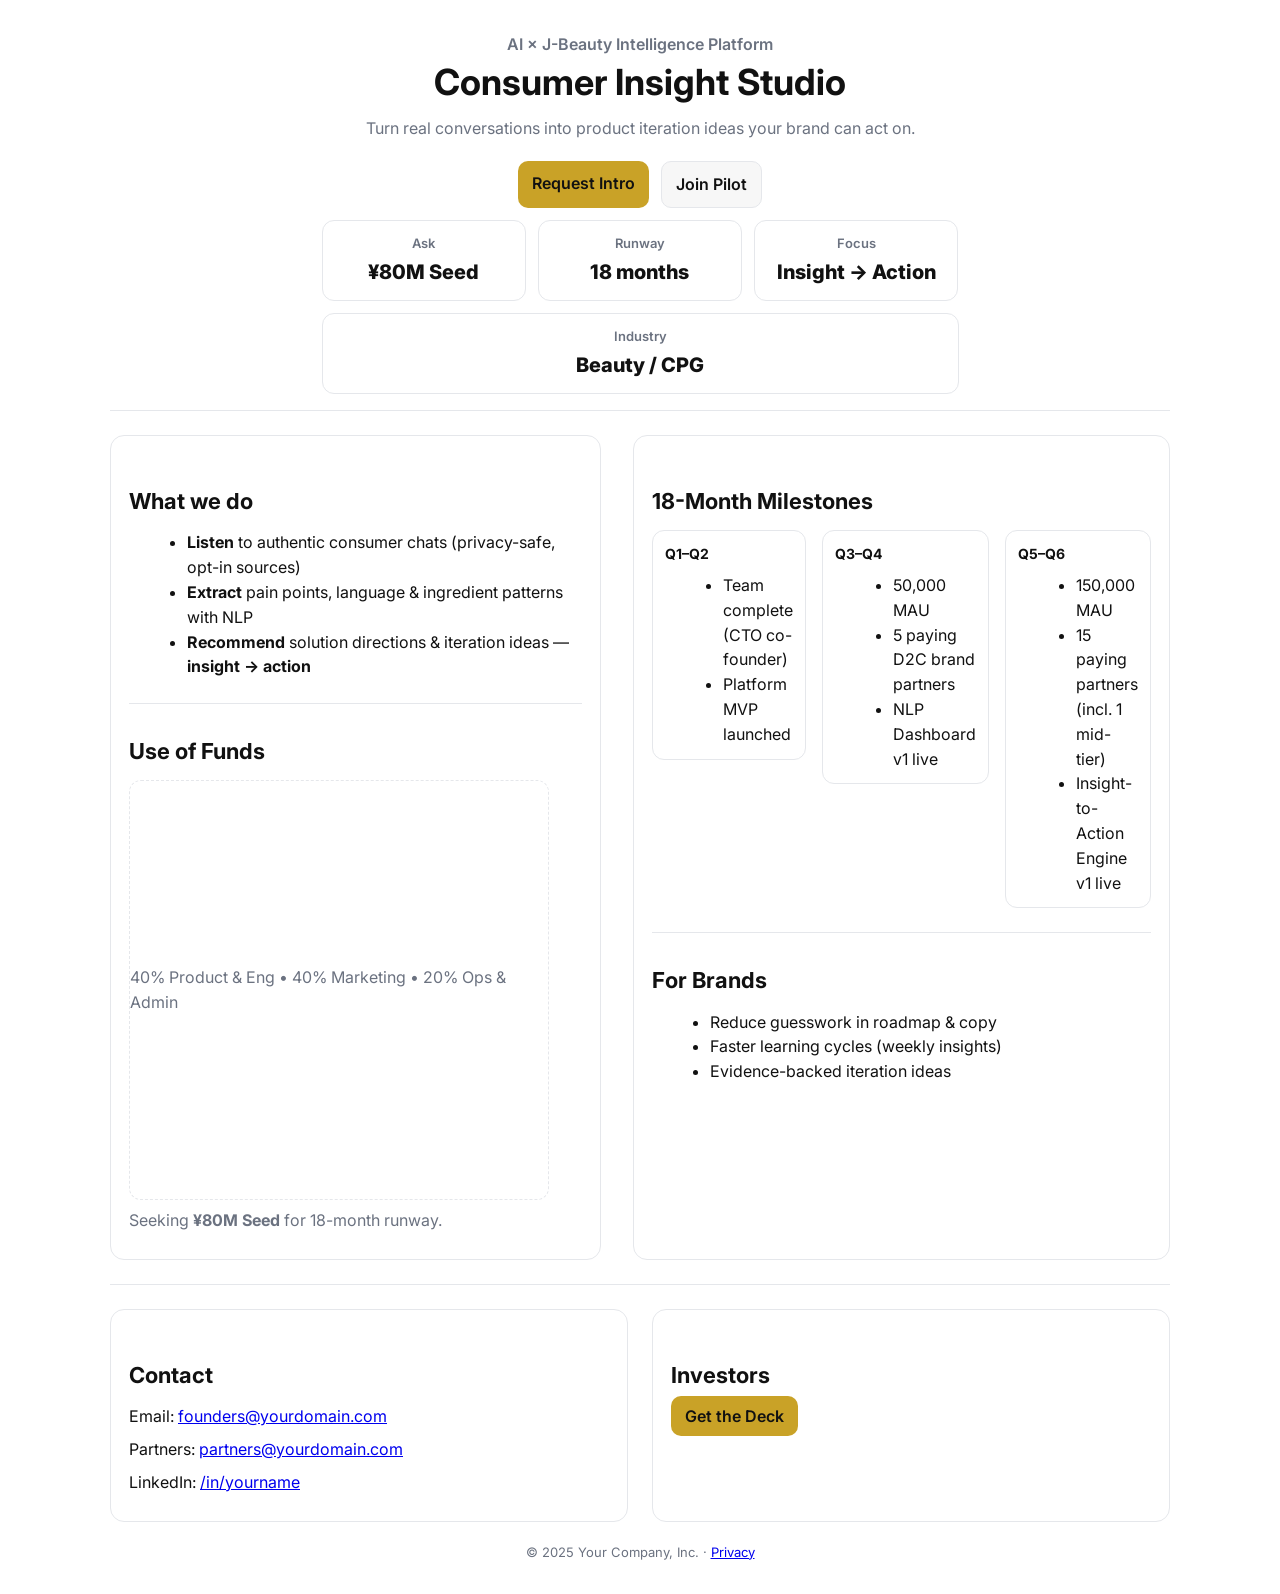
==== index.html @ e042ec8e "Rename website.html to index.html" ====
<!doctype html>
<html lang="en">
<head>
<meta charset="utf-8">
<meta name="viewport" content="width=device-width,initial-scale=1">
<title>Consumer Insight Studio — AI × J-Beauty</title>
<meta name="description" content="AI consumer insight platform for J-Beauty brands—turn real conversations into iteration ideas and actions.">
<link rel="preconnect" href="https://fonts.googleapis.com">
<link href="https://fonts.googleapis.com/css2?family=Inter:wght@400;600;800&display=swap" rel="stylesheet">
<style>
:root{
  --bg:#ffffff; --text:#111111; --muted:#6B7280; --line:#E5E7EB; --gold:#C9A227;
}
*{box-sizing:border-box} body{margin:0;background:var(--bg);color:var(--text);font:16px/1.55 Inter,system-ui,-apple-system,Segoe UI,Roboto,Helvetica,Arial}
.wrap{max-width:1100px;margin:0 auto;padding:32px 20px}
h1{font-size:36px;line-height:1.1;margin:6px 0 6px}
h2{font-size:22px;margin:30px 0 12px}
p{margin:8px 0;color:var(--text)}
.muted{color:var(--muted)}
.top{display:flex;flex-direction:column;align-items:center;text-align:center;border-bottom:1px solid var(--line);padding-bottom:16px}
.ctas{display:flex;gap:12px;margin-top:12px;flex-wrap:wrap}
.btn{padding:10px 14px;border-radius:10px;border:1px solid var(--line);background:#f7f7f7;color:var(--text);text-decoration:none;font-weight:600}
.btn.gold{background:var(--gold);color:#111;border:none}
.grid{display:grid;grid-template-columns:1.1fr .9fr;gap:32px;margin-top:24px}
.card{border:1px solid var(--line);border-radius:14px;padding:18px}
.kpi{display:flex;gap:12px;flex-wrap:wrap;margin-top:12px}
.kpi .item{flex:1 1 200px;border:1px solid var(--line);border-radius:12px;padding:12px}
.kpi .item h3{margin:0 0 4px;font-size:13px;color:var(--muted);font-weight:600}
.kpi .item .v{font-size:20px;font-weight:800}
.seprow{display:grid;grid-template-columns:1fr 1fr;gap:24px}
ul{margin:8px 0 0 18px}
hr{border:none;border-top:1px solid var(--line);margin:24px 0}
.timeline{display:flex;gap:16px;align-items:flex-start;margin-top:8px}
.node{flex:1;border:1px solid var(--line);border-radius:12px;padding:12px}
.node h4{margin:0 0 6px;font-size:14px;color:#111}
.pie{width:100%;max-width:420px;aspect-ratio:1;border:1px dashed var(--line);border-radius:12px;display:flex;align-items:center;justify-content:center;color:var(--muted)}
.footer{font-size:13px;color:var(--muted);text-align:center;margin:20px 0 0}
@media (max-width:960px){.grid,.seprow{grid-template-columns:1fr}}
</style>
</head>
<body>
  <div class="wrap">
    <div class="top">
      <div class="muted" style="font-weight:600;">AI × J-Beauty Intelligence Platform</div>
      <h1>Consumer Insight Studio</h1>
      <p class="muted">Turn real conversations into product iteration ideas your brand can act on.</p>
      <div class="ctas">
        <a class="btn gold" href="mailto:founders@yourdomain.com?subject=Intro">Request Intro</a>
        <a class="btn" href="#investors">Join Pilot</a>
      </div>
      <div class="kpi">
        <div class="item"><h3>Ask</h3><div class="v">¥80M Seed</div></div>
        <div class="item"><h3>Runway</h3><div class="v">18 months</div></div>
        <div class="item"><h3>Focus</h3><div class="v">Insight → Action</div></div>
        <div class="item"><h3>Industry</h3><div class="v">Beauty / CPG</div></div>
      </div>
    </div>

    <div class="grid">
      <div class="card">
        <h2>What we do</h2>
        <ul>
          <li><b>Listen</b> to authentic consumer chats (privacy-safe, opt-in sources)</li>
          <li><b>Extract</b> pain points, language & ingredient patterns with NLP</li>
          <li><b>Recommend</b> solution directions & iteration ideas — <b>insight → action</b></li>
        </ul>
        <hr>
        <h2 id="investors">Use of Funds</h2>
        <div class="pie">40% Product & Eng • 40% Marketing • 20% Ops & Admin</div>
        <p class="muted" style="margin-top:8px">Seeking <b>¥80M Seed</b> for 18-month runway.</p>
      </div>

      <div class="card">
        <h2>18-Month Milestones</h2>
        <div class="timeline">
          <div class="node">
            <h4>Q1–Q2</h4>
            <ul>
              <li>Team complete (CTO co-founder)</li>
              <li>Platform MVP launched</li>
            </ul>
          </div>
          <div class="node">
            <h4>Q3–Q4</h4>
            <ul>
              <li>50,000 MAU</li>
              <li>5 paying D2C brand partners</li>
              <li>NLP Dashboard v1 live</li>
            </ul>
          </div>
          <div class="node">
            <h4>Q5–Q6</h4>
            <ul>
              <li>150,000 MAU</li>
              <li>15 paying partners (incl. 1 mid-tier)</li>
              <li>Insight-to-Action Engine v1 live</li>
            </ul>
          </div>
        </div>
        <hr>
        <h2>For Brands</h2>
        <ul>
          <li>Reduce guesswork in roadmap & copy</li>
          <li>Faster learning cycles (weekly insights)</li>
          <li>Evidence-backed iteration ideas</li>
        </ul>
      </div>
    </div>

    <hr>
    <div class="seprow">
      <div class="card">
        <h2>Contact</h2>
        <p>Email: <a href="mailto:founders@yourdomain.com">founders@yourdomain.com</a></p>
        <p>Partners: <a href="mailto:partners@yourdomain.com">partners@yourdomain.com</a></p>
        <p>LinkedIn: <a href="#">/in/yourname</a></p>
      </div>
      <div class="card">
        <h2>Investors</h2>
        <p><a class="btn gold" href="#">Get the Deck</a></p>
      </div>
    </div>

    <div class="footer">© 2025 Your Company, Inc. · <a href="#">Privacy</a></div>
  </div>
</body>
</html>
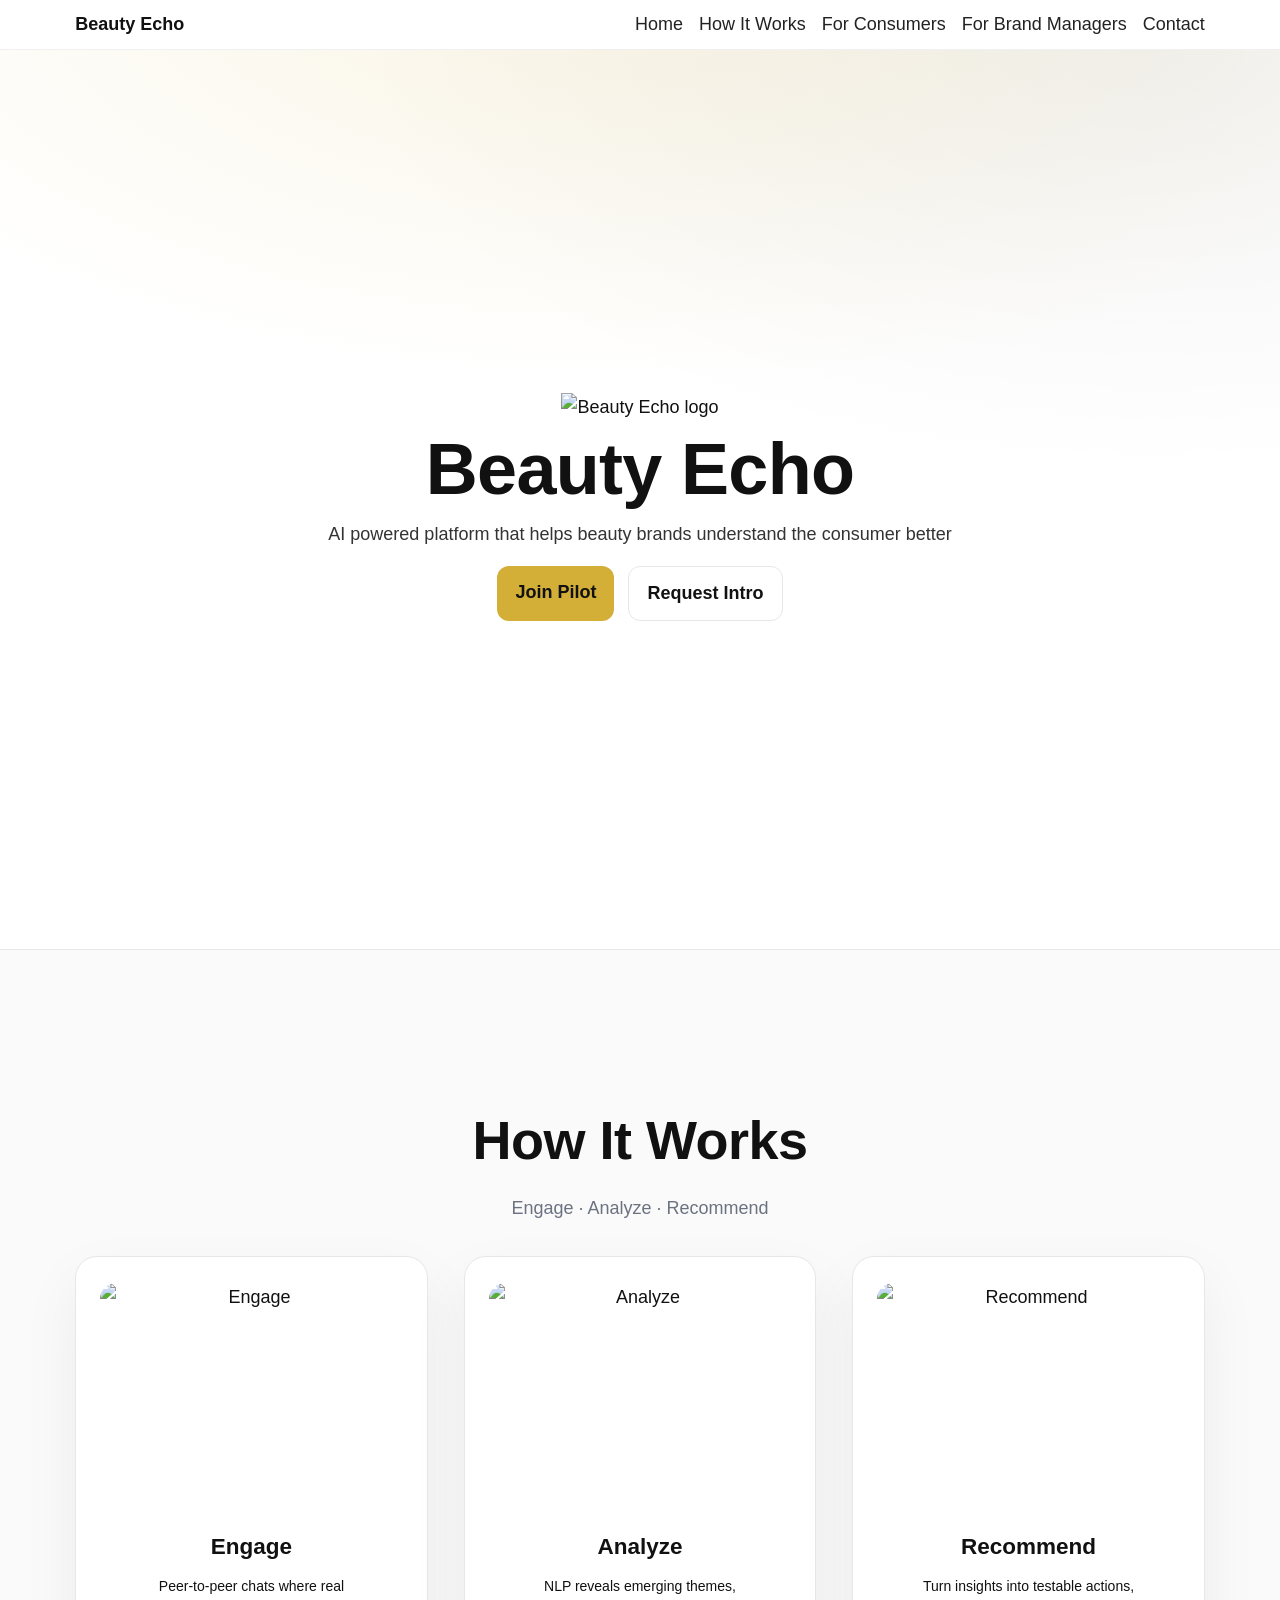
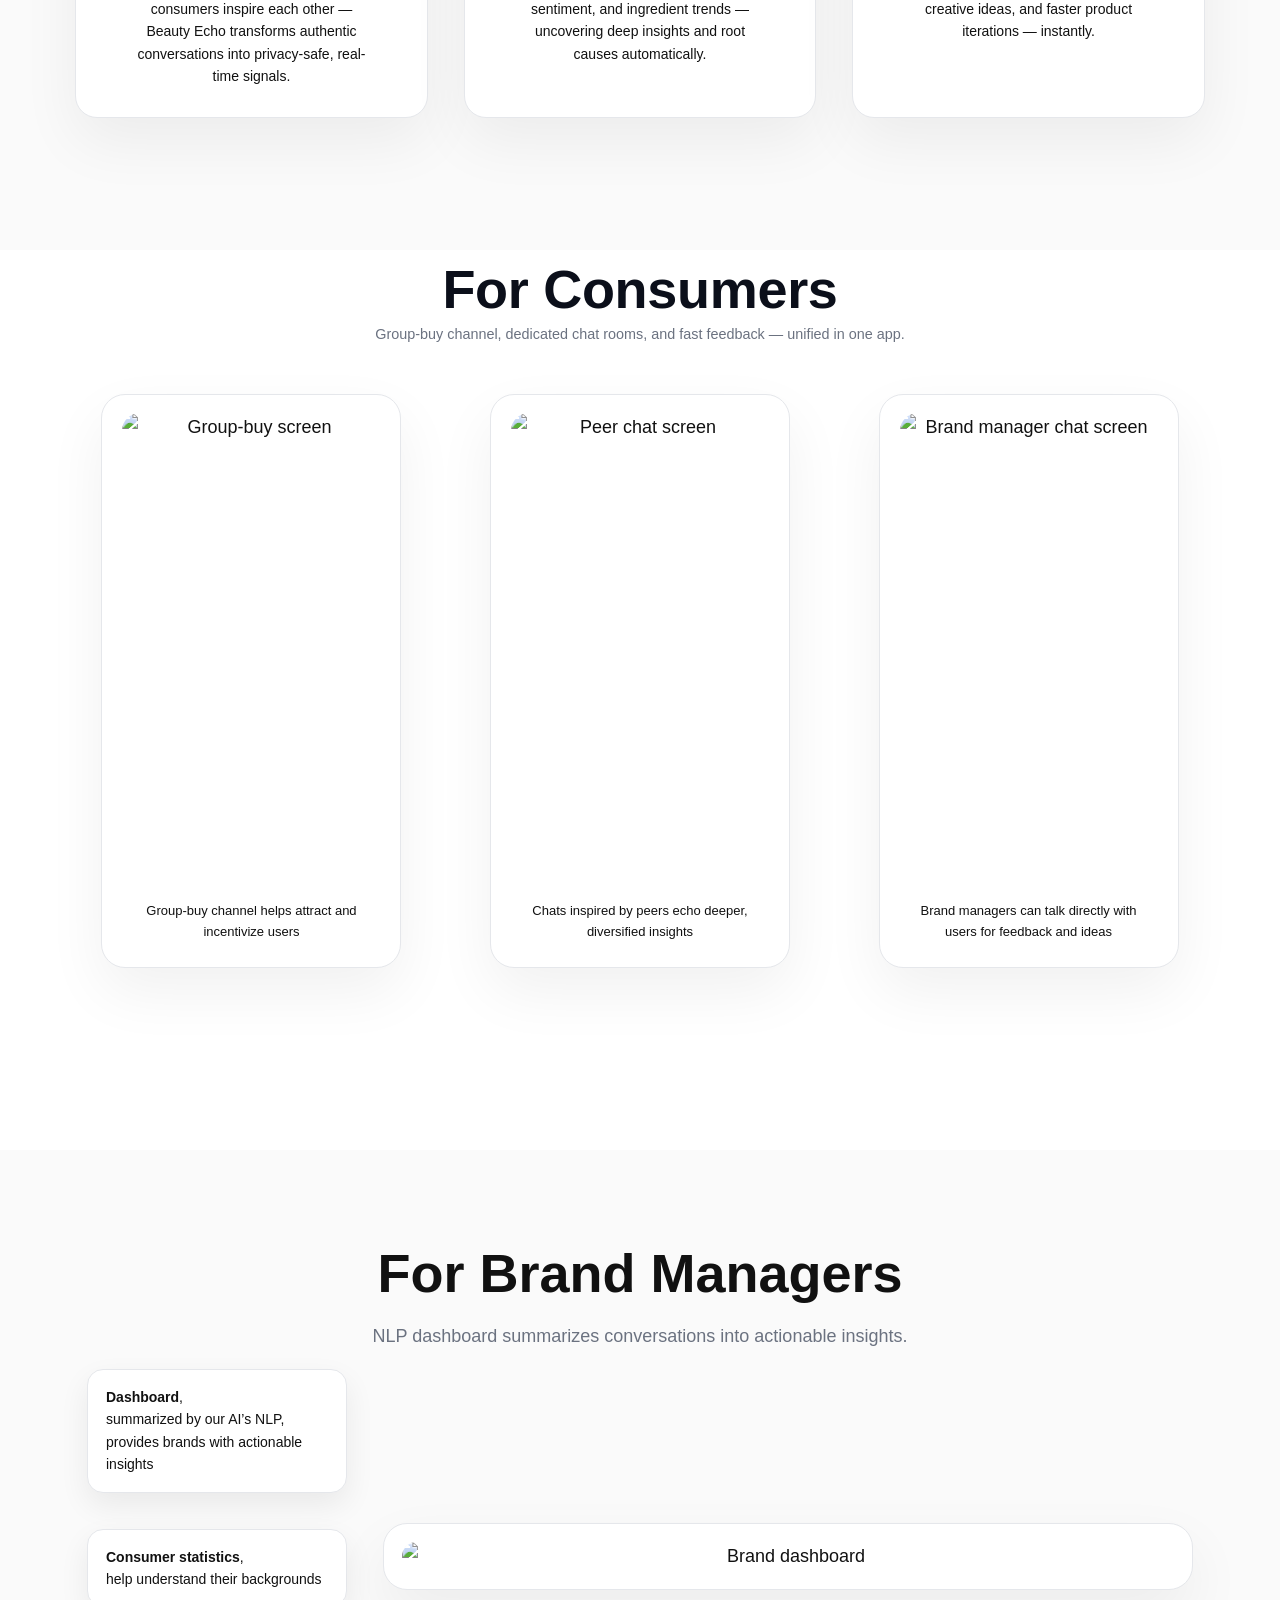
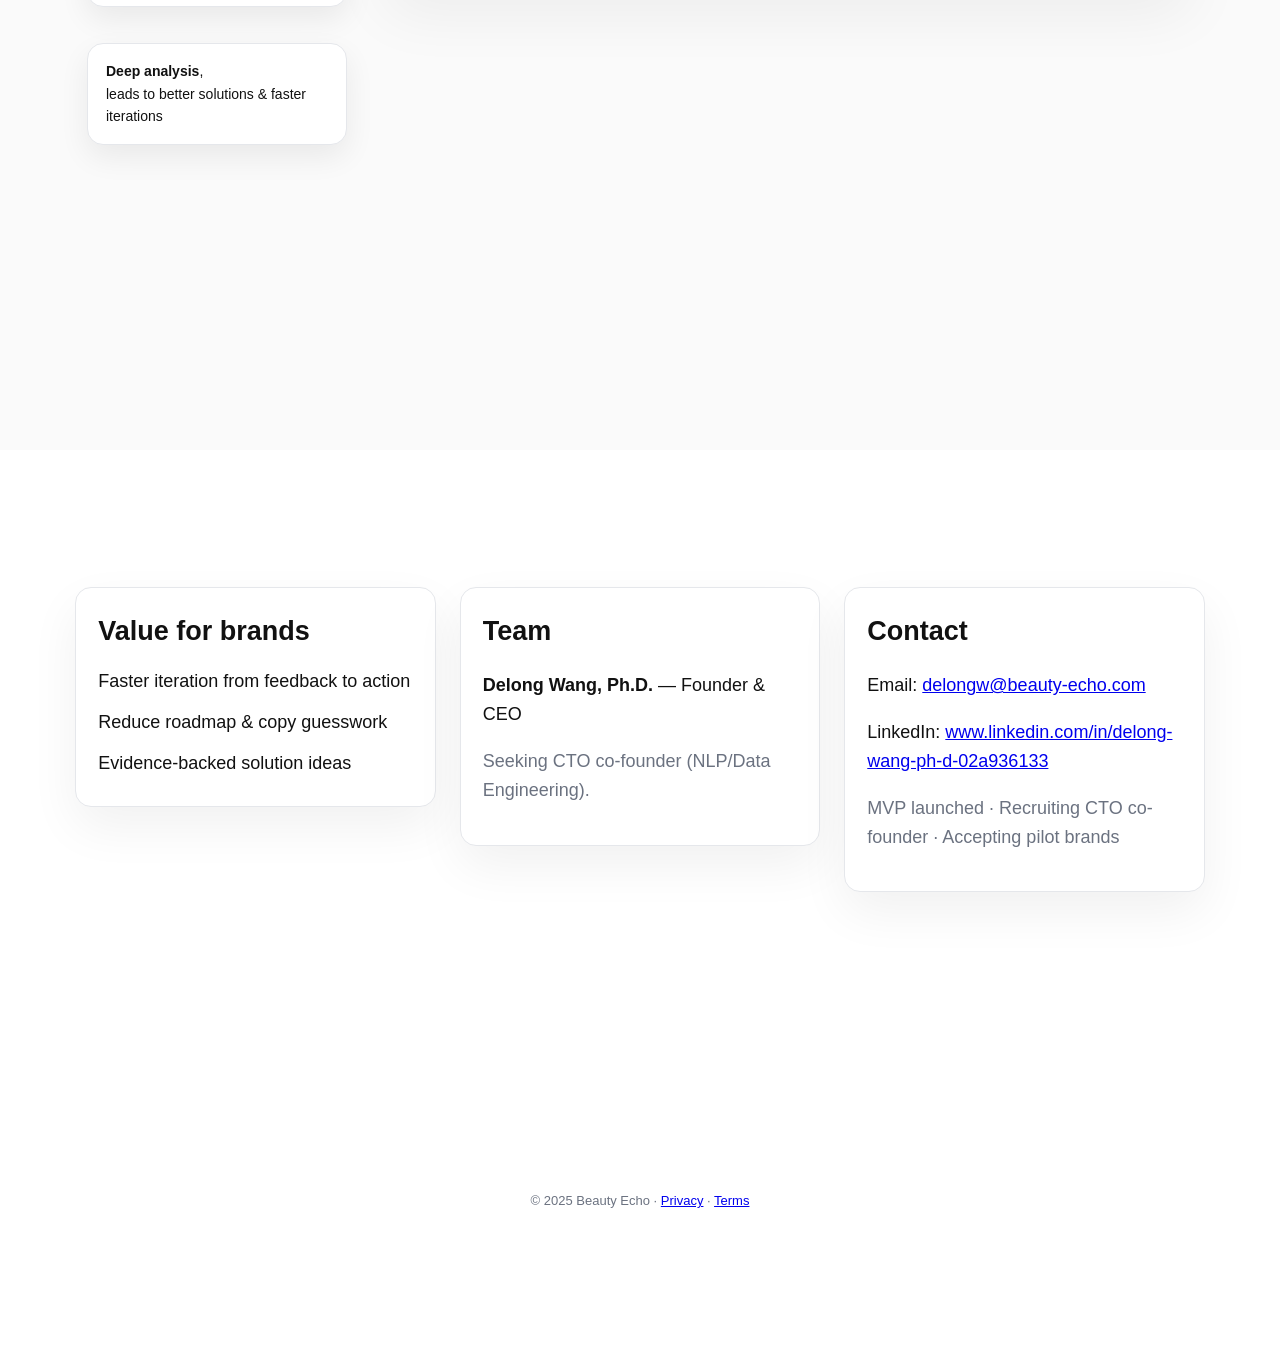
==== commit ab8fef33: "promote: staging build to production" ====
--- a/index.html
+++ b/index.html
@@ -1,127 +1,168 @@
 <!doctype html>
 <html lang="en">
 <head>
-<meta charset="utf-8">
-<meta name="viewport" content="width=device-width,initial-scale=1">
-<title>Consumer Insight Studio — AI × J-Beauty</title>
-<meta name="description" content="AI consumer insight platform for J-Beauty brands—turn real conversations into iteration ideas and actions.">
-<link rel="preconnect" href="https://fonts.googleapis.com">
-<link href="https://fonts.googleapis.com/css2?family=Inter:wght@400;600;800&display=swap" rel="stylesheet">
-<style>
-:root{
-  --bg:#ffffff; --text:#111111; --muted:#6B7280; --line:#E5E7EB; --gold:#C9A227;
-}
-*{box-sizing:border-box} body{margin:0;background:var(--bg);color:var(--text);font:16px/1.55 Inter,system-ui,-apple-system,Segoe UI,Roboto,Helvetica,Arial}
-.wrap{max-width:1100px;margin:0 auto;padding:32px 20px}
-h1{font-size:36px;line-height:1.1;margin:6px 0 6px}
-h2{font-size:22px;margin:30px 0 12px}
-p{margin:8px 0;color:var(--text)}
-.muted{color:var(--muted)}
-.top{display:flex;flex-direction:column;align-items:center;text-align:center;border-bottom:1px solid var(--line);padding-bottom:16px}
-.ctas{display:flex;gap:12px;margin-top:12px;flex-wrap:wrap}
-.btn{padding:10px 14px;border-radius:10px;border:1px solid var(--line);background:#f7f7f7;color:var(--text);text-decoration:none;font-weight:600}
-.btn.gold{background:var(--gold);color:#111;border:none}
-.grid{display:grid;grid-template-columns:1.1fr .9fr;gap:32px;margin-top:24px}
-.card{border:1px solid var(--line);border-radius:14px;padding:18px}
-.kpi{display:flex;gap:12px;flex-wrap:wrap;margin-top:12px}
-.kpi .item{flex:1 1 200px;border:1px solid var(--line);border-radius:12px;padding:12px}
-.kpi .item h3{margin:0 0 4px;font-size:13px;color:var(--muted);font-weight:600}
-.kpi .item .v{font-size:20px;font-weight:800}
-.seprow{display:grid;grid-template-columns:1fr 1fr;gap:24px}
-ul{margin:8px 0 0 18px}
-hr{border:none;border-top:1px solid var(--line);margin:24px 0}
-.timeline{display:flex;gap:16px;align-items:flex-start;margin-top:8px}
-.node{flex:1;border:1px solid var(--line);border-radius:12px;padding:12px}
-.node h4{margin:0 0 6px;font-size:14px;color:#111}
-.pie{width:100%;max-width:420px;aspect-ratio:1;border:1px dashed var(--line);border-radius:12px;display:flex;align-items:center;justify-content:center;color:var(--muted)}
-.footer{font-size:13px;color:var(--muted);text-align:center;margin:20px 0 0}
-@media (max-width:960px){.grid,.seprow{grid-template-columns:1fr}}
-</style>
+  <meta charset="utf-8">
+  <meta name="viewport" content="width=device-width, initial-scale=1">
+  <title>Beauty Echo — AI Platform for Beauty Brands</title>
+  <meta name="description" content="AI powered platform that helps beauty brands understand consumers better.">
+  <link rel="stylesheet" href="style.responsive.css?v=2">
 </head>
 <body>
-  <div class="wrap">
-    <div class="top">
-      <div class="muted" style="font-weight:600;">AI × J-Beauty Intelligence Platform</div>
-      <h1>Consumer Insight Studio</h1>
-      <p class="muted">Turn real conversations into product iteration ideas your brand can act on.</p>
-      <div class="ctas">
-        <a class="btn gold" href="mailto:founders@yourdomain.com?subject=Intro">Request Intro</a>
-        <a class="btn" href="#investors">Join Pilot</a>
-      </div>
-      <div class="kpi">
-        <div class="item"><h3>Ask</h3><div class="v">¥80M Seed</div></div>
-        <div class="item"><h3>Runway</h3><div class="v">18 months</div></div>
-        <div class="item"><h3>Focus</h3><div class="v">Insight → Action</div></div>
-        <div class="item"><h3>Industry</h3><div class="v">Beauty / CPG</div></div>
+
+  <nav class="topnav" aria-label="Primary">
+    <div class="wrap">
+      <div class="logo">Beauty Echo</div>
+      <button class="nav-toggle" aria-label="Toggle navigation" aria-expanded="false">☰</button>
+      <div class="nav-links">
+        <a href="#hero">Home</a>
+        <a href="#how">How It Works</a>
+        <a href="#consumers">For Consumers</a>
+        <a href="#brand">For Brand Managers</a>
+        <a href="#final">Contact</a>
       </div>
     </div>
+  </nav>
 
-    <div class="grid">
-      <div class="card">
-        <h2>What we do</h2>
-        <ul>
-          <li><b>Listen</b> to authentic consumer chats (privacy-safe, opt-in sources)</li>
-          <li><b>Extract</b> pain points, language & ingredient patterns with NLP</li>
-          <li><b>Recommend</b> solution directions & iteration ideas — <b>insight → action</b></li>
-        </ul>
-        <hr>
-        <h2 id="investors">Use of Funds</h2>
-        <div class="pie">40% Product & Eng • 40% Marketing • 20% Ops & Admin</div>
-        <p class="muted" style="margin-top:8px">Seeking <b>¥80M Seed</b> for 18-month runway.</p>
+  <main class="snap-container">
+
+    <!-- 1) HERO -->
+    <section id="hero" class="snap-section hero">
+      <div class="wrap hero-content">
+        <div class="logo-wrap">
+          <img class="logo-mark" src="assets/logo.svg" alt="Beauty Echo logo" loading="lazy"
+               onerror="this.onerror=null;this.src='assets/logo.png'">
+        </div>
+
+        <h1 class="brand-title">Beauty Echo</h1>
+        <p class="brand-sub">
+          AI powered platform that helps beauty brands understand the consumer better
+        </p>
+        <div class="ctas">
+          <a href="#final" class="btn primary">Join Pilot</a>
+          <a href="#final" class="btn ghost">Request Intro</a>
+        </div>
       </div>
 
-      <div class="card">
-        <h2>18-Month Milestones</h2>
-        <div class="timeline">
-          <div class="node">
-            <h4>Q1–Q2</h4>
-            <ul>
-              <li>Team complete (CTO co-founder)</li>
-              <li>Platform MVP launched</li>
-            </ul>
+      <div class="hero-image-overlay" aria-hidden="true"></div>
+    </section>
+
+    <!-- 2) HOW IT WORKS -->
+    <section id="how" class="snap-section how">
+      <div class="wrap">
+        <h1 class="section-title">How It Works</h1>
+        <p class="section-kicker muted">Engage · Analyze · Recommend</p>
+
+        <div class="how-grid">
+          <div class="how-card">
+            <img src="assets/how-listen.jpg" alt="Engage" class="how-img" loading="lazy">
+            <h2>Engage</h2>
+            <p class="desc">Peer-to-peer chats where real consumers inspire each other — Beauty Echo transforms authentic conversations into privacy-safe, real-time signals.</p>
           </div>
-          <div class="node">
-            <h4>Q3–Q4</h4>
-            <ul>
-              <li>50,000 MAU</li>
-              <li>5 paying D2C brand partners</li>
-              <li>NLP Dashboard v1 live</li>
-            </ul>
+
+          <div class="how-card">
+            <img src="assets/how-analyze.png" alt="Analyze" class="how-img" loading="lazy">
+            <h2>Analyze</h2>
+            <p class="desc">NLP reveals emerging themes, sentiment, and ingredient trends — uncovering deep insights and root causes automatically.</p>
           </div>
-          <div class="node">
-            <h4>Q5–Q6</h4>
-            <ul>
-              <li>150,000 MAU</li>
-              <li>15 paying partners (incl. 1 mid-tier)</li>
-              <li>Insight-to-Action Engine v1 live</li>
-            </ul>
+
+          <div class="how-card">
+            <img src="assets/how-recommend.png" alt="Recommend" class="how-img" loading="lazy">
+            <h2>Recommend</h2>
+            <p class="desc">Turn insights into testable actions, creative ideas, and faster product iterations — instantly.</p>
           </div>
         </div>
-        <hr>
-        <h2>For Brands</h2>
-        <ul>
-          <li>Reduce guesswork in roadmap & copy</li>
-          <li>Faster learning cycles (weekly insights)</li>
-          <li>Evidence-backed iteration ideas</li>
-        </ul>
       </div>
-    </div>
+    </section>
 
-    <hr>
-    <div class="seprow">
-      <div class="card">
-        <h2>Contact</h2>
-        <p>Email: <a href="mailto:founders@yourdomain.com">founders@yourdomain.com</a></p>
-        <p>Partners: <a href="mailto:partners@yourdomain.com">partners@yourdomain.com</a></p>
-        <p>LinkedIn: <a href="#">/in/yourname</a></p>
+    <!-- 3) FOR CONSUMERS -->
+    <section id="consumers" class="snap-section consumers">
+      <div class="wrap">
+        <h2 class="section-title">For Consumers</h2>
+        <p class="section-kicker">
+          Group-buy channel, dedicated chat rooms, and fast feedback — unified in one app.
+        </p>
+
+        <div class="consumers-grid">
+          <figure class="phone-card">
+            <img class="phone-img" src="assets/iphone-1.png" alt="Group-buy screen" loading="lazy">
+            <figcaption>Group-buy channel helps attract and incentivize users</figcaption>
+          </figure>
+
+          <figure class="phone-card">
+            <img class="phone-img" src="assets/iphone-2.png" alt="Peer chat screen" loading="lazy">
+            <figcaption>Chats inspired by peers echo deeper, diversified insights</figcaption>
+          </figure>
+
+          <figure class="phone-card">
+            <img class="phone-img" src="assets/iphone-3.png" alt="Brand manager chat screen" loading="lazy">
+            <figcaption>Brand managers can talk directly with users for feedback and ideas</figcaption>
+          </figure>
+        </div>
       </div>
-      <div class="card">
-        <h2>Investors</h2>
-        <p><a class="btn gold" href="#">Get the Deck</a></p>
+    </section>
+
+    <!-- 4) BRAND MANAGERS -->
+    <section id="brand" class="snap-section brand">
+      <div class="wrap">
+        <header class="section-head">
+          <h2>For Brand Managers</h2>
+          <p class="muted">NLP dashboard summarizes conversations into actionable insights.</p>
+        </header>
+
+        <div class="brand-stage">
+          <div class="left-rail">
+            <div class="callout"><strong>Dashboard</strong>,<br>summarized by our AI’s NLP, provides brands with actionable insights</div>
+            <div class="callout"><strong>Consumer statistics</strong>,<br>help understand their backgrounds</div>
+            <div class="callout"><strong>Deep analysis</strong>,<br>leads to better solutions &amp; faster iterations</div>
+          </div>
+
+          <figure class="device laptop">
+            <img src="assets/macbook-mock.png" alt="Brand dashboard" loading="lazy">
+          </figure>
+        </div>
       </div>
-    </div>
+    </section>
 
-    <div class="footer">© 2025 Your Company, Inc. · <a href="#">Privacy</a></div>
-  </div>
+    <!-- 5) VALUE + TEAM + CONTACT -->
+    <section id="final" class="snap-section final">
+      <div class="wrap final-grid">
+        <div class="final-block">
+          <h2>Value for brands</h2>
+          <ul class="bullets">
+            <li>Faster iteration from feedback to action</li>
+            <li>Reduce roadmap & copy guesswork</li>
+            <li>Evidence-backed solution ideas</li>
+          </ul>
+        </div>
+        <div class="final-block">
+          <h2>Team</h2>
+          <p><strong>Delong Wang, Ph.D.</strong> — Founder &amp; CEO</p>
+          <p class="muted">Seeking CTO co-founder (NLP/Data Engineering).</p>
+        </div>
+        <div class="final-block">
+          <h2>Contact</h2>
+          <p>Email: <a href="mailto:delongw@beauty-echo.com">delongw@beauty-echo.com</a></p>
+          <p>LinkedIn: <a href="https://www.linkedin.com/in/delong-wang-ph-d-02a936133" target="_blank" rel="noopener">www.linkedin.com/in/delong-wang-ph-d-02a936133</a></p>
+          <p class="status muted">MVP launched · Recruiting CTO co-founder · Accepting pilot brands</p>
+        </div>
+      </div>
+      <footer class="foot">
+        © 2025 Beauty Echo · <a href="#">Privacy</a> · <a href="#">Terms</a>
+      </footer>
+    </section>
+
+  </main>
+
+  <script>
+    // Small, safe enhancement: collapse nav links behind a toggle under 860px
+    const toggle = document.querySelector('.nav-toggle');
+    const links = document.querySelector('.nav-links');
+    if (toggle && links) {
+      toggle.addEventListener('click', () => {
+        const open = links.classList.toggle('open');
+        toggle.setAttribute('aria-expanded', String(open));
+      });
+    }
+  </script>
 </body>
 </html>
--- a/style.responsive.css
+++ b/style.responsive.css
@@ -0,0 +1,413 @@
+/* ================== GLOBAL DESIGN SYSTEM (fluid + responsive) ================== */
+:root{
+  /* Brand + colors */
+  --accent:#D4AF37;
+  --bg:#ffffff; --text:#111; --muted:#6B7280; --line:#E5E7EB;
+
+  /* Fluid type scale using vmin so it preserves composition across aspect ratios */
+  --heroTitle: clamp(36px, 8vmin, 80px);
+  --heroSub:   clamp(14px, 2vmin, 22px);
+  --h2:        clamp(20px, 3vmin, 32px);
+  --body:      clamp(14px, 1.4vmin + 8px, 18px);
+
+  /* Layout */
+  --wrap: min(1280px, 92vw, 160vmin);
+  --padX: 24px;
+  --navH: 56px;
+
+  /* Devices / mocks */
+  --phoneW:  clamp(240px, 24vmin, 360px);
+  --laptopMax: min(1040px, 90vmin);
+
+  /* Sections */
+  --sectionPadTop: calc(var(--navH) + 24px);
+  --sectionPadBot: 64px;
+
+  /* Consumers */
+  --consTitleSize: clamp(32px, 6vmin, 56px);
+  --phoneCardW:  clamp(300px, 28vmin, 360px);
+  --phoneImgH:   clamp(320px, 52vmin, 560px);
+  --consGap:     clamp(20px, 4vmin, 60px);
+  --consPadY:    18px;
+
+  /* Brand section */
+  --calloutW: clamp(260px, 22vmin, 320px);
+  --brandStageGap: clamp(16px, 4vmin, 40px);
+}
+/* =============================================================================== */
+
+*{box-sizing:border-box}
+html{scroll-behavior:smooth; scroll-padding-top: var(--navH);}
+html,body{min-height:100%;}
+body{
+  margin:0; background:var(--bg); color:var(--text);
+  font:var(--body)/1.6 -apple-system, BlinkMacSystemFont, "SF Pro Text","SF Pro Display",
+       "Helvetica Neue","Segoe UI", Roboto, Helvetica, Arial, "Apple Color Emoji","Segoe UI Emoji";
+  -webkit-font-smoothing:antialiased; text-rendering:optimizeLegibility;
+}
+
+/* ================================ TOP NAV ==================================== */
+.topnav{
+  position:sticky; top:0; left:0; right:0; z-index:100;
+  backdrop-filter:saturate(180%) blur(8px);
+  background:rgba(255,255,255,0.7);
+  border-bottom:1px solid rgba(0,0,0,.06);
+}
+.topnav .wrap{display:flex; align-items:center; justify-content:space-between; padding:10px var(--padX); max-width:var(--wrap); margin:0 auto;}
+.logo{font-weight:700}
+.nav-links{display:flex; align-items:center; gap:16px}
+.nav-links a{color:#222; text-decoration:none;}
+.nav-links a:hover{opacity:.7}
+.nav-toggle{display:none; border:1px solid var(--line); background:#fff; border-radius:8px; padding:6px 10px; font-size:16px;}
+
+/* Mobile nav */
+@media (max-width: 860px){
+  .nav-toggle{display:block}
+  .nav-links{display:none; position:absolute; right:24px; top:calc(100% + 8px); background:#fff; border:1px solid var(--line); border-radius:12px; padding:12px; box-shadow:0 16px 40px rgba(0,0,0,.08); flex-direction:column; min-width: 200px;}
+  .nav-links.open{display:flex}
+}
+
+/* ============================ SCROLL / SECTION LAYOUT ======================== */
+/* Force one-screen paging */
+.snap-container{
+  scroll-snap-type: y mandatory;      /* no partial snaps */
+}
+
+/* Each section fills the viewport exactly */
+.snap-section{
+  height: 100dvh;                     /* exact dynamic viewport height */
+  display: grid;                      /* easy centering */
+  place-items: center;
+  position: relative;
+  scroll-snap-align: start;
+  padding: 0;                         /* move padding to the inner wrap so height stays exact */
+  overflow: clip;                     /* prevents previous/next content bleeding */
+}
+
+/* Allow How It Works to exceed viewport height on shorter displays */
+#how.snap-section{
+  height: auto;           /* grow if content is taller */
+  min-height: 100dvh;     /* but still at least one screen */
+  overflow: visible;      /* prevent clipping of cards */
+}
+
+/* Apply the vertical breathing space to the inner wrap instead of the section */
+.snap-section > .wrap{
+  width: 100%;
+  padding: var(--sectionPadTop) var(--padX) var(--sectionPadBot);
+  max-width: var(--wrap);
+  margin: 0 auto;
+}
+
+.wrap{max-width:var(--wrap); margin:0 auto;}
+
+/* ================================ TYPOGRAPHY ================================= */
+h1,h2{margin:0 0 8px} h2{font-size:var(--h2)}
+.muted{color:var(--muted)}
+
+/* =================================== HERO ==================================== */
+.hero{
+  overflow: clip;
+  border-bottom:1px solid var(--line);
+  background:
+    radial-gradient(900px 420px at 50% -10%, rgba(212,175,55,0.14), transparent),
+    radial-gradient(800px 420px at 90% 0%, rgba(0,0,0,0.05), transparent);
+}
+.hero-content{
+  position: relative;
+  z-index: 1;
+  text-align:center;
+}
+.logo-wrap{margin-bottom:10px}
+.logo-mark{height: clamp(100px, 16vmin, 160px); width:auto}
+.brand-title{font-size:var(--heroTitle); line-height:1.05; letter-spacing:-0.7px; margin:8px 0 12px}
+.brand-sub{font-size:var(--heroSub); color:#333; max-width:820px; margin:0 auto 18px}
+.ctas{display:flex; gap:14px; justify-content:center; flex-wrap:wrap}
+.btn{display:inline-block; padding:12px 18px; border-radius:12px; text-decoration:none; font-weight:600}
+.btn.primary{background:var(--accent); color:#111}
+.btn.ghost{border:1px solid var(--line); color:#111; background:#fff}
+
+.hero-image-overlay{
+  position:absolute;
+  inset:0;
+  z-index:0;
+  pointer-events:none;
+  background-image: url('assets/hero-bg.png');
+  background-size: cover;
+  background-position: 70% 40%;
+  background-repeat:no-repeat;
+  opacity:0.8;
+}
+
+/* ============================ HOW IT WORKS =================================== */
+.how{ background:#fafafa; }
+.how .section-title{
+  text-align:center;
+  font-size: var(--consTitleSize);
+  font-weight:800;
+  letter-spacing:-0.5px;
+  margin:0 0 10px;
+  color:var(--text);
+}
+.how .section-kicker{
+  text-align:center;
+  font-size: clamp(15px, 2vmin, 18px);
+  color:var(--muted);
+  margin:0 0 34px;
+}
+
+/* 3-card grid */
+.how .how-grid{
+  display:grid;
+  grid-template-columns:repeat(3, minmax(0, 1fr));
+  gap:clamp(18px, 4vmin, 42px);
+  width:100%;
+  align-items:stretch;
+}
+.how .how-card{
+  display:flex; flex-direction:column; align-items:center; text-align:center;
+  background:#fff; border:1px solid var(--line); border-radius:22px;
+  box-shadow:0 24px 60px rgba(0,0,0,.06); padding:26px 24px 30px;
+}
+.how .how-card .how-img{
+  width:100%; height:clamp(200px, 26vmin, 260px);
+  object-fit:cover; border-radius:16px; margin:0;
+}
+.how .how-card h2{ font-size: clamp(22px, 2.5vmin, 32px); font-weight:800; color:#111; margin:12px 0 10px; }
+.how .how-card .desc{ font-size: clamp(14px, 1.4vmin, 16px); color:#111; line-height:1.6; max-width:80%; margin:0 auto; }
+
+@media (max-width:1100px){
+  .how .how-grid{ grid-template-columns:1fr; }
+}
+
+/* ============================== FOR CONSUMERS ================================ */
+#consumers.snap-section{ align-items: flex-start; }
+#consumers .wrap{ padding: 10px 0; }
+
+#consumers .section-title{
+  font-size: var(--consTitleSize);
+  line-height: 1.1;
+  text-align: center;
+  font-weight: 800;
+  margin: 0 0 4px;
+  letter-spacing: -0.3px;
+  color: #0b0f1a;
+}
+#consumers .section-kicker{
+  text-align: center;
+  margin: 0 0 20px;
+  font-size: clamp(14px, 1.6vmin, 17px);
+  color: var(--muted);
+}
+
+.consumers-grid{
+  display: grid;
+  grid-template-columns: repeat(3, minmax(0, 1fr));
+  gap: var(--consGap);
+  max-width: min(1320px, 100%);
+  margin: 0 auto;
+  justify-items: center;
+  align-items: start;
+  padding: 10px var(--padX);
+}
+.phone-card{
+  width: 100%;
+  max-width: var(--phoneCardW);
+  background:#fff;
+  border:1px solid var(--line);
+  border-radius:24px;
+  box-shadow:0 24px 60px rgba(0,0,0,.06);
+  padding: var(--consPadY) 20px;
+  text-align:center;
+  display:flex; flex-direction:column; align-items:center;
+  min-height: calc(var(--phoneImgH) + 72px);
+}
+.phone-img{
+  width: 100%;
+  height: var(--phoneImgH);
+  object-fit: contain;
+  border-radius: 18px;
+  margin-bottom: 14px;
+}
+.phone-card figcaption{
+  font-size: clamp(13px, 1.2vmin, 15px);
+  color: #111;
+  line-height: 1.6;
+  margin: 6px auto 0;
+  max-width: 92%;
+  min-height: 48px;
+}
+@media (max-width: 1200px){
+  .consumers-grid{ grid-template-columns: repeat(2, 1fr); }
+}
+@media (max-width: 760px){
+  .consumers-grid{ grid-template-columns: 1fr; }
+}
+
+/* ============================== BRAND MANAGERS =============================== */
+#brand.snap-section{ align-items:flex-start; }
+.brand { background:#fafafa; text-align:center; }
+.brand .wrap{ max-width: min(1340px, 96vw); }
+.brand .section-head h2{ font-size: clamp(32px, 6vmin, 56px); font-weight:800; margin:0 0 6px; color:var(--text); }
+.brand .section-head p{ font-size: clamp(14px, 2vmin, 18px); color:var(--muted); margin:0 0 18px; }
+
+.brand-stage{
+  display:flex; align-items:center; justify-content:center;
+  gap: var(--brandStageGap);
+  max-width: 100%;
+  margin: 0 auto;
+  flex-wrap: wrap;
+}
+.left-rail{
+  display:flex; flex-direction:column; gap:clamp(16px, 4vmin, 56px);
+  width:100%; max-width:var(--calloutW);
+  text-align:left;
+}
+.left-rail .callout{
+  background:#fff; border:1px solid var(--line); border-radius:16px;
+  box-shadow:0 12px 30px rgba(0,0,0,.07);
+  padding:16px 18px; font-size:clamp(14px, 1.4vmin, 15px); line-height:1.6; color:#111;
+}
+
+.brand .device.laptop{
+  flex:1 1 600px;
+  width: 100%;
+  max-width: var(--laptopMax);
+  margin: 0;
+  background:#fff;
+  border:1px solid var(--line);
+  border-radius:24px;
+  box-shadow:0 24px 60px rgba(0,0,0,.06);
+  padding: clamp(12px, 2vmin, 20px);
+}
+.brand .device.laptop img{
+  width:100%; height:auto; display:block; border-radius:18px; object-fit:contain;
+}
+
+@media (max-width: 980px){
+  .brand-stage{ flex-direction:column; gap:24px; max-width: 92vw; }
+  .left-rail{ max-width:520px; width:100%; text-align:center; }
+  .left-rail .callout{ text-align:center; }
+}
+
+/* ================================== FINAL ==================================== */
+.final .final-grid{
+  display:grid; grid-template-columns: repeat(3, minmax(0, 1fr));
+  gap:24px; align-items:start; padding: 0 var(--padX);
+}
+.final .final-block{
+  border:1px solid var(--line); border-radius:16px; background:#fff; padding:22px;
+  box-shadow:0 20px 50px rgba(0,0,0,.06)
+}
+.bullets{list-style:none; padding:0; margin:8px 0 0}
+.bullets li{padding:6px 0}
+.status{margin-top:10px}
+.foot{ text-align:center; color:var(--muted); font-size:13px; margin-top: 24px; }
+
+@media (max-width:900px){
+  .how .how-grid{grid-template-columns:1fr}
+  .final .final-grid{grid-template-columns:1fr}
+}
+
+/* ============================ ACCESSIBILITY / SAFETY ========================= */
+/* Respect reduced motion */
+@media (prefers-reduced-motion: reduce){
+  *{scroll-behavior:auto}
+  .snap-container{scroll-snap-type:none}
+}
+
+/* Ensure content never hides behind overlays */
+.brand .wrap { position: relative; z-index: 1; }
+
+/* Keep everything visible (dev helper) */
+.reveal { opacity: 1 !important; transform: none !important; transition: none !important; }
+
+/* ========================== PHONE VERSION OVERRIDES ==========================
+   Goal: minimal changes, clear content on phones, desktop unchanged
+   Trigger: any viewport <= 640px wide
+----------------------------------------------------------------------------- */
+@media (max-width: 640px){
+
+  /* 0) Global scale for comfortable reading */
+  :root{
+    --padX: 18px;
+    --navH: 56px;
+    --sectionPadTop: calc(var(--navH) + 12px);
+    --sectionPadBot: 28px;
+
+    /* smaller, consistent mobile type (overrides desktop vmin scale) */
+    --heroTitle: clamp(28px, 7.2vw, 36px);
+    --heroSub:   clamp(13px, 3.6vw, 15px);
+    --h2:        clamp(18px, 5.6vw, 24px);
+    --body:      clamp(14px, 4vw, 15px);
+
+    --consTitleSize: clamp(22px, 7vw, 28px);
+    --consGap: 16px;
+  }
+
+  /* 1) Phones = normal scroll (no full-screen snap) */
+  .snap-container{ scroll-snap-type: none; }
+  .snap-section{
+    height: auto; min-height: auto;
+    padding: var(--sectionPadTop) var(--padX) var(--sectionPadBot);
+    overflow: visible; display:block;
+  }
+  .snap-section > .wrap{ padding:0; max-width:100%; }
+
+  /* 2) Top nav: simple drawer with big tap targets */
+  .topnav{ backdrop-filter:none; background:#ffffffee; }
+  .nav-toggle{ display:block; padding:10px 12px; font-size:18px; }
+  .nav-links{
+    display:none; position:fixed; left:0; right:0; top:var(--navH);
+    background:#fff; border-top:1px solid var(--line);
+    box-shadow:0 18px 36px rgba(0,0,0,.08);
+    padding:10px 16px 16px; gap:8px; z-index:90;
+  }
+  .nav-links a{ display:block; padding:12px 6px; font-weight:600; color:#111; }
+  .nav-links.open{ display:flex; flex-direction:column; }
+
+  /* 3) Hero: lighter image, centered message, friendly buttons */
+  .hero{ border-bottom:none; }
+  .hero-image-overlay{ opacity:.55; background-position:60% 10%; }
+  .logo-mark{ height:92px; }
+  .brand-title{ margin-top:4px; }
+  .brand-sub{ max-width:90%; margin-bottom:12px; }
+  .ctas{ gap:10px; }
+  .btn{ padding:12px 16px; border-radius:12px; display:inline-block; }
+  .btn.primary, .btn.ghost{ min-width:42%; text-align:center; }  /* easier taps */
+
+  /* 4) “How it Works” → single column cards */
+  .how .section-title{ margin-bottom:6px; text-align:center; }
+  .how .section-kicker{ margin-bottom:14px; text-align:center; }
+  .how .how-grid{ grid-template-columns:1fr; gap:14px; }
+  .how .how-card{ padding:16px 14px; border-radius:16px; box-shadow:0 10px 26px rgba(0,0,0,.05); }
+  .how .how-card .how-img{ height:180px; border-radius:12px; }
+  .how .how-card .desc{ max-width:100%; }
+
+  /* 5) “For Consumers” → one phone per row */
+  #consumers.snap-section{ align-items:initial; }
+  .consumers-grid{ grid-template-columns:1fr; gap:14px; padding:6px var(--padX); }
+  .phone-card{ border-radius:18px; padding:14px; min-height:auto; box-shadow:0 12px 28px rgba(0,0,0,.05); }
+  .phone-img{ height:clamp(320px, 70vw, 420px); border-radius:14px; }
+  .phone-card figcaption{ font-size:13px; min-height:auto; }
+
+  /* 6) “For Brand Managers” → stack rail + device, center headings */
+  .brand{ text-align:left; }
+  .brand .section-head h2, .brand .section-head p{ text-align:center; }
+  .brand-stage{ flex-direction:column; gap:16px; }
+  .left-rail{ max-width:100%; }
+  .left-rail .callout{ font-size:14px; }
+  .brand .device.laptop{
+    order: -1;                 /* show dashboard first on mobile (above captions) */
+    flex: 0 0 auto;            /* prevent tall blank space from flex-basis */
+    padding: 12px;
+    border-radius: 18px;
+    margin-bottom: 12px;       /* tighter stack spacing */
+  }
+  .brand .device.laptop img{ border-radius:12px; }
+
+  /* 7) Final blocks → single column */
+  .final .final-grid{ grid-template-columns:1fr; gap:14px; padding:0; }
+  .final .final-block{ padding:16px; border-radius:14px; box-shadow:0 10px 26px rgba(0,0,0,.05); }
+  .foot{ font-size:12px; margin-top:16px; text-align:center; }
+}
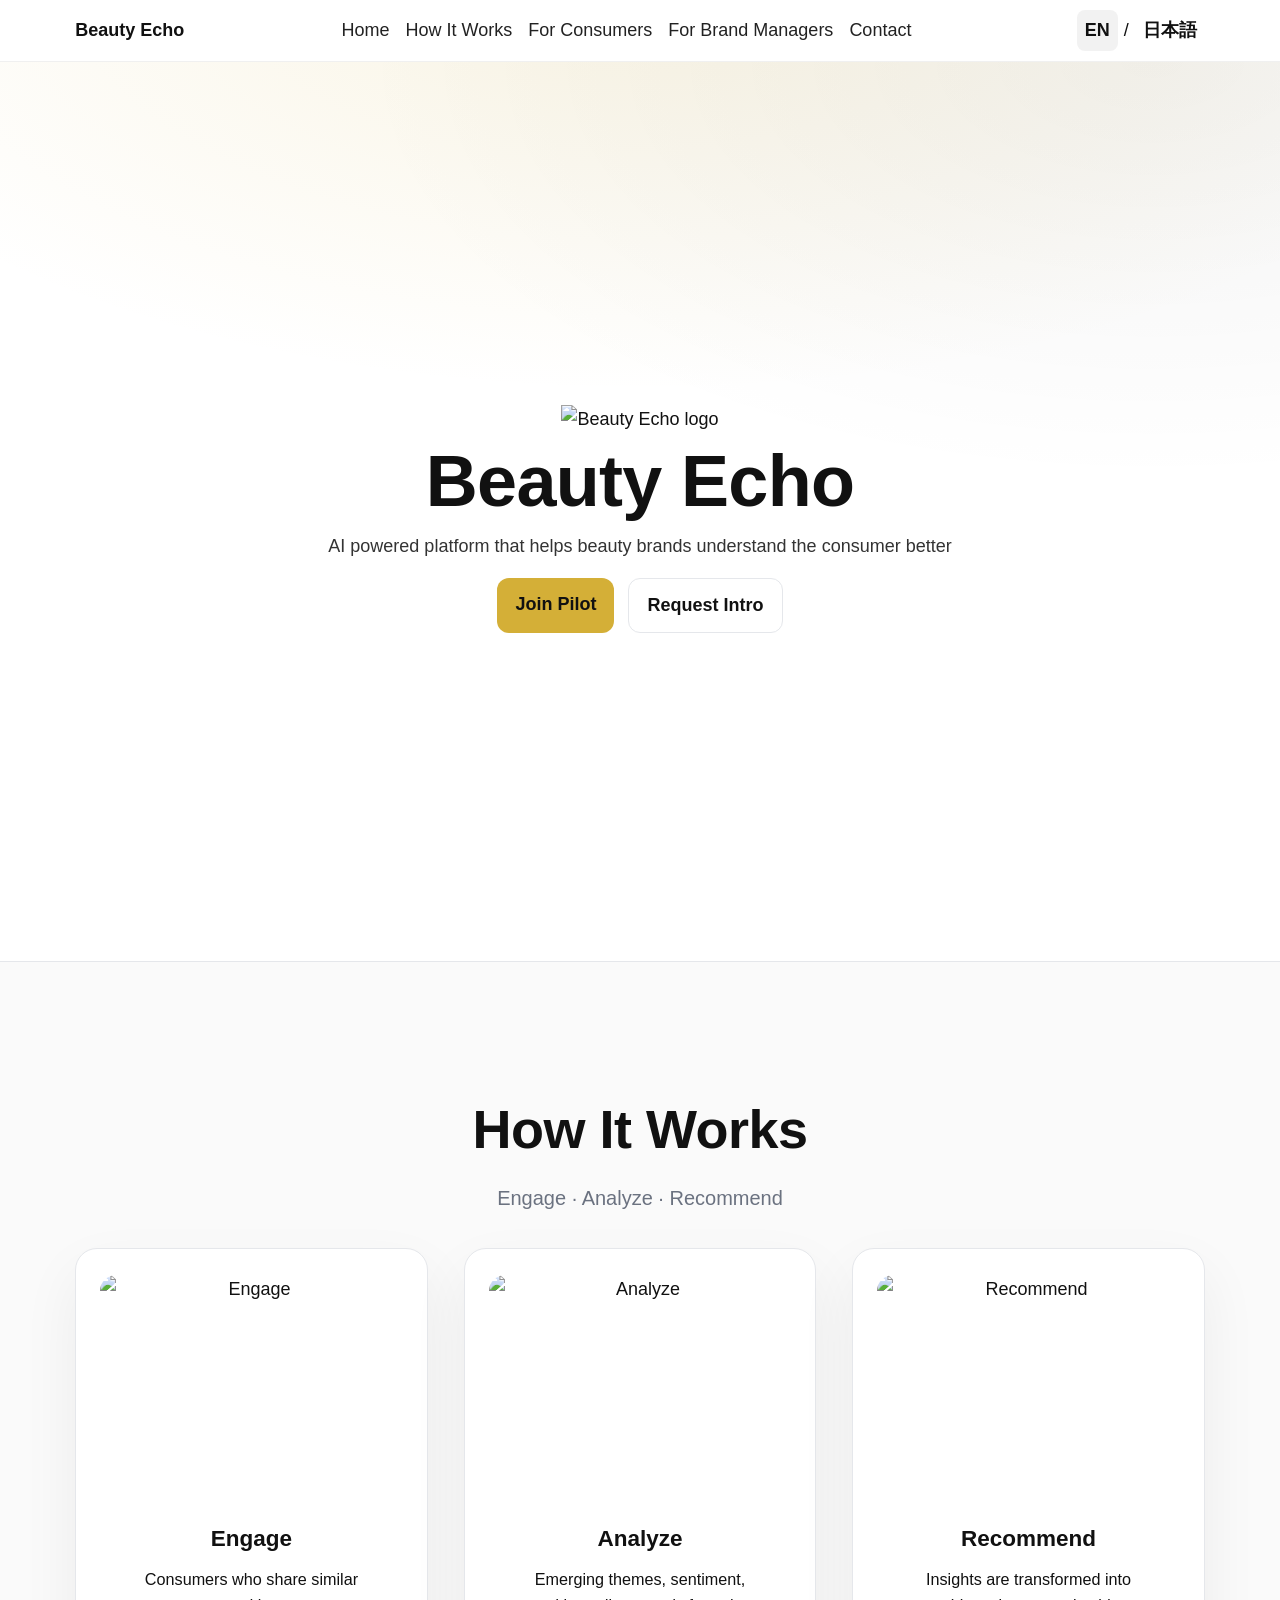
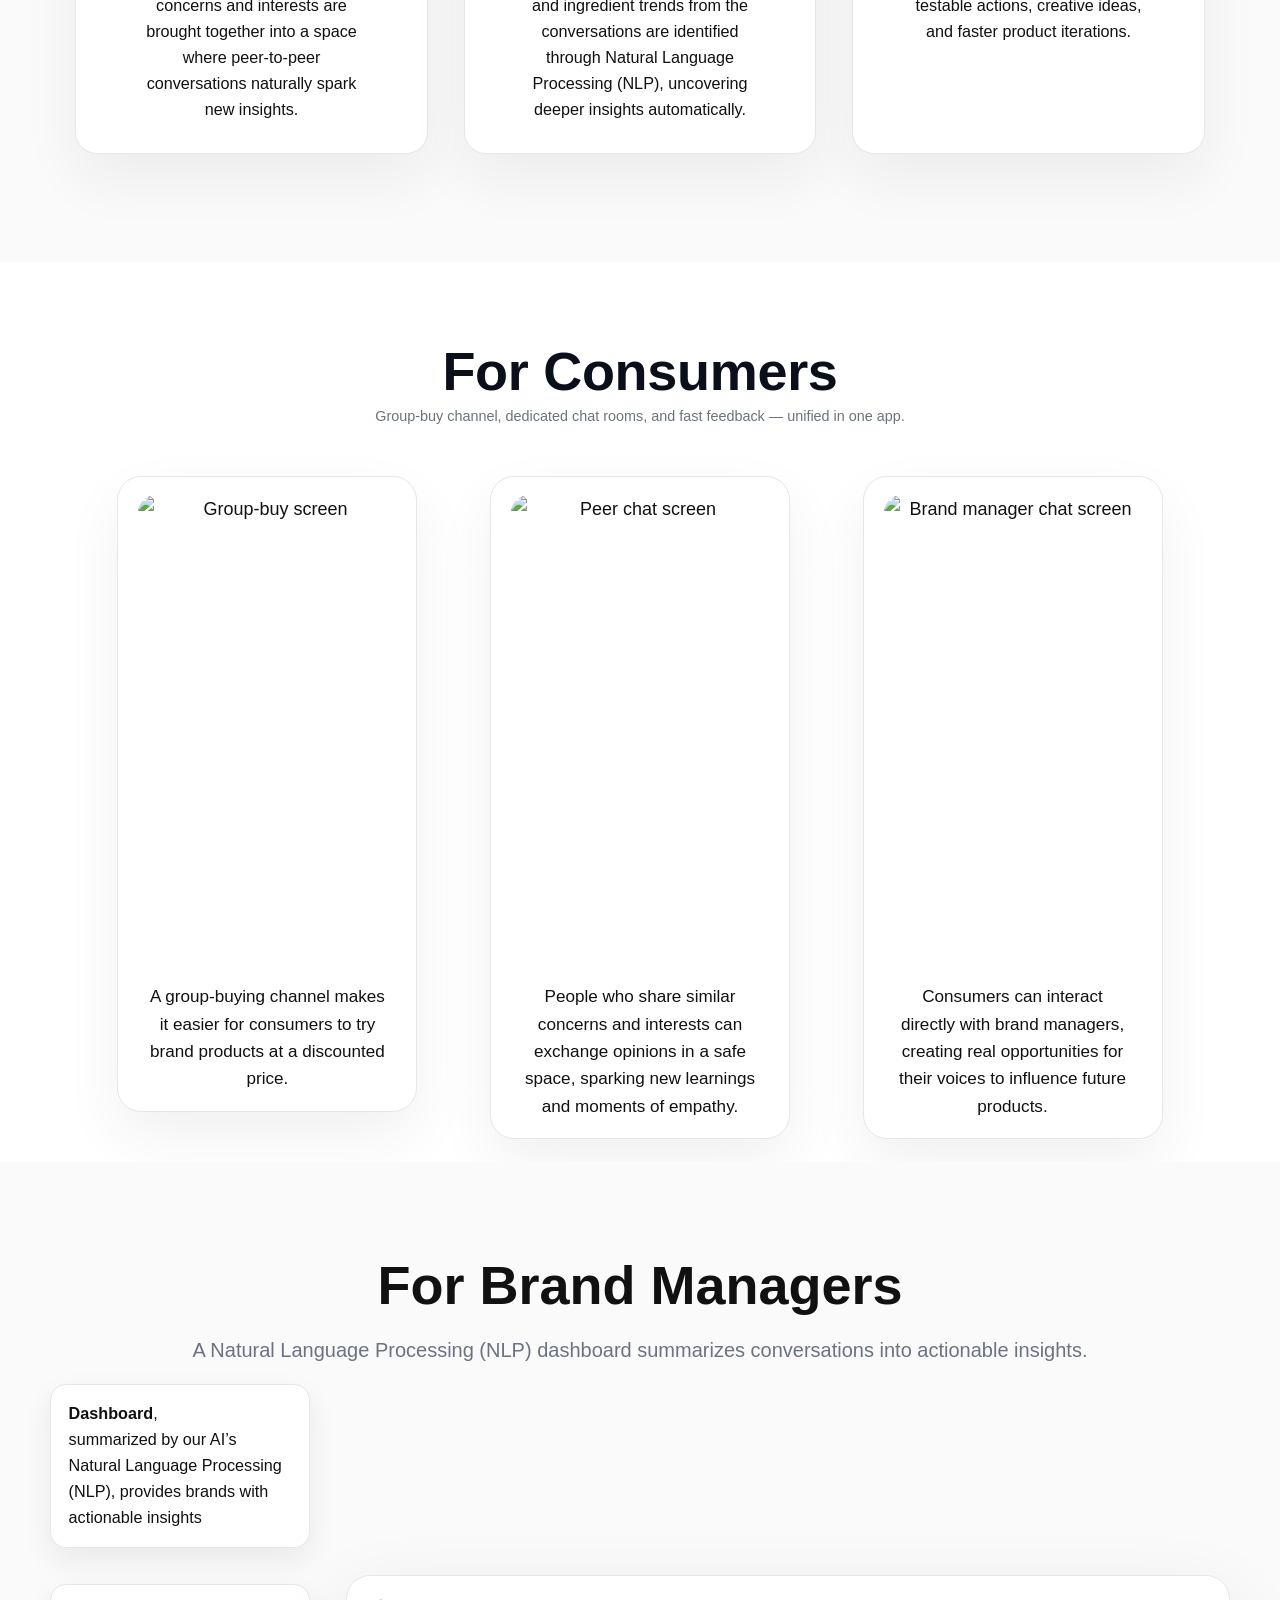
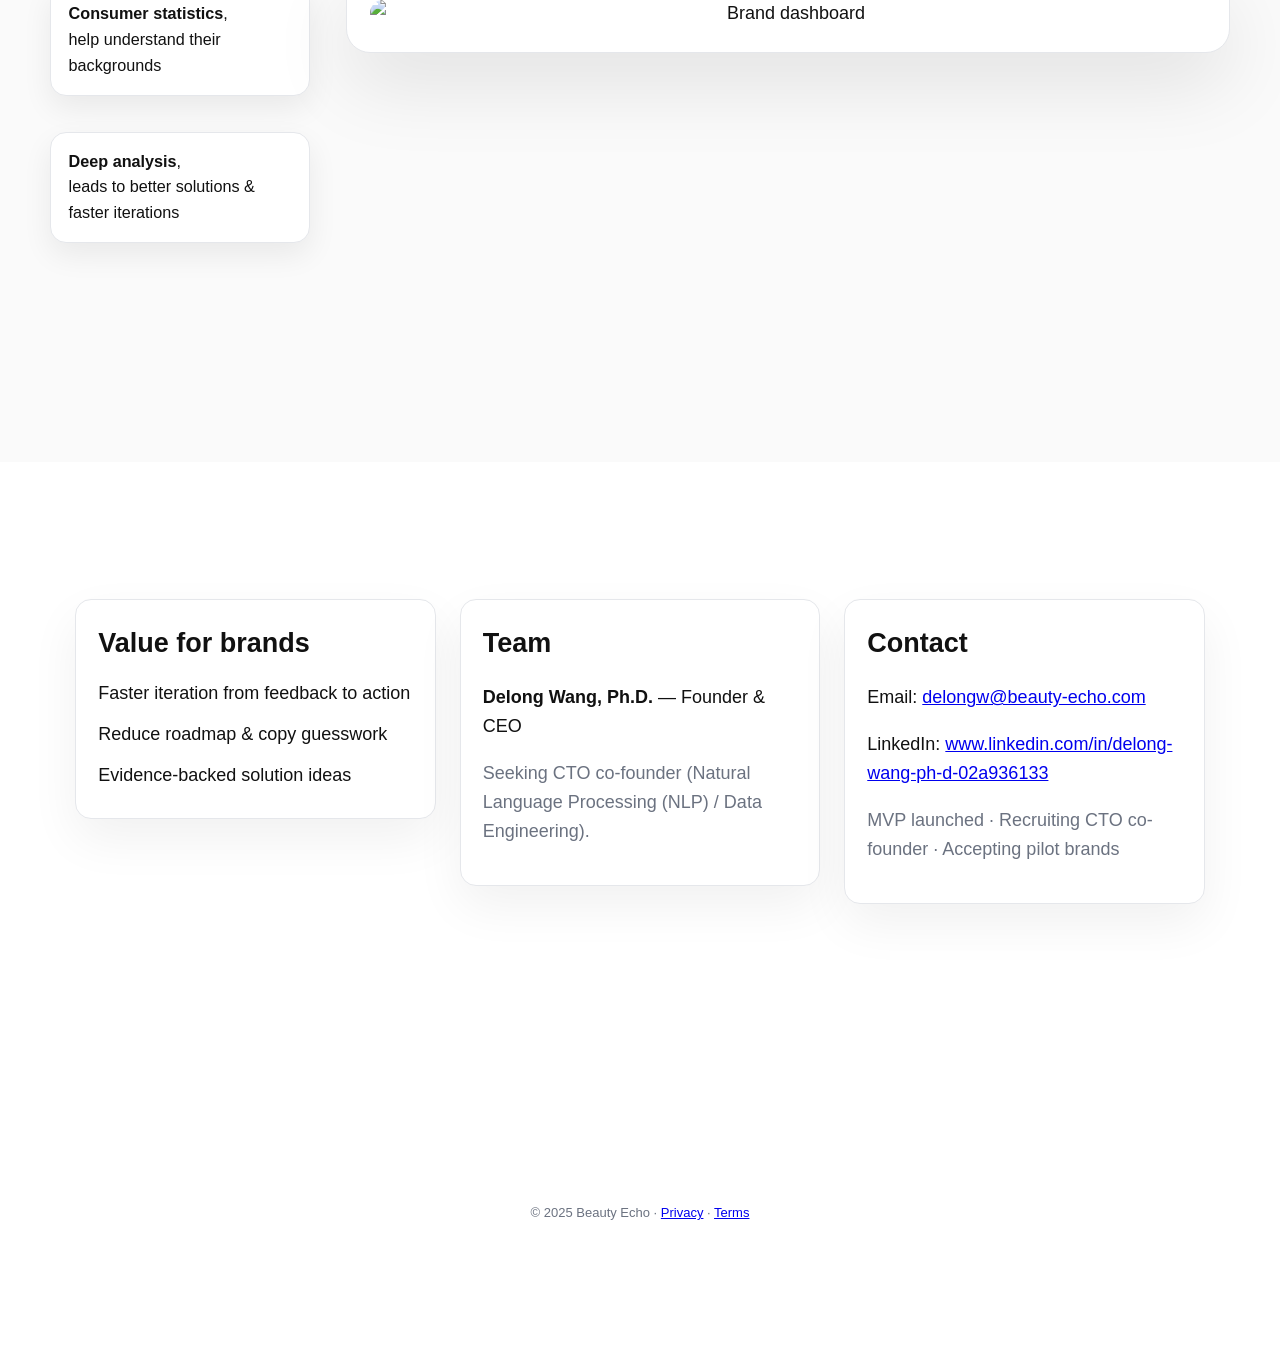
==== commit 58888df6: "Japanese added" ====
--- a/index.html
+++ b/index.html
@@ -1,6 +1,10 @@
 <!doctype html>
 <html lang="en">
 <head>
+  <link rel="alternate" hreflang="ja" href="./ja/">
+  <link rel="alternate" hreflang="en" href="./">
+  <link rel="alternate" hreflang="x-default" href="./">
+  <!-- title/desc in EN -->
   <meta charset="utf-8">
   <meta name="viewport" content="width=device-width, initial-scale=1">
   <title>Beauty Echo — AI Platform for Beauty Brands</title>
@@ -19,6 +23,11 @@
         <a href="#consumers">For Consumers</a>
         <a href="#brand">For Brand Managers</a>
         <a href="#final">Contact</a>
+      </div>
+      <div class="lang-switch" role="navigation" aria-label="Language">
+        <a class="lang is-active" href="./" lang="en">EN</a>
+        <span aria-hidden="true">/</span>
+        <a class="lang" href="ja/" lang="ja">日本語</a>
       </div>
     </div>
   </nav>
@@ -56,19 +65,19 @@
           <div class="how-card">
             <img src="assets/how-listen.jpg" alt="Engage" class="how-img" loading="lazy">
             <h2>Engage</h2>
-            <p class="desc">Peer-to-peer chats where real consumers inspire each other — Beauty Echo transforms authentic conversations into privacy-safe, real-time signals.</p>
+            <p class="desc">Consumers who share similar concerns and interests are brought together into a space where peer-to-peer conversations naturally spark new insights.</p>
           </div>
 
           <div class="how-card">
             <img src="assets/how-analyze.png" alt="Analyze" class="how-img" loading="lazy">
             <h2>Analyze</h2>
-            <p class="desc">NLP reveals emerging themes, sentiment, and ingredient trends — uncovering deep insights and root causes automatically.</p>
+            <p class="desc">Emerging themes, sentiment, and ingredient trends from the conversations are identified through Natural Language Processing (NLP), uncovering deeper insights automatically.</p>
           </div>
 
           <div class="how-card">
             <img src="assets/how-recommend.png" alt="Recommend" class="how-img" loading="lazy">
             <h2>Recommend</h2>
-            <p class="desc">Turn insights into testable actions, creative ideas, and faster product iterations — instantly.</p>
+            <p class="desc">Insights are transformed into testable actions, creative ideas, and faster product iterations.</p>
           </div>
         </div>
       </div>
@@ -85,17 +94,17 @@
         <div class="consumers-grid">
           <figure class="phone-card">
             <img class="phone-img" src="assets/iphone-1.png" alt="Group-buy screen" loading="lazy">
-            <figcaption>Group-buy channel helps attract and incentivize users</figcaption>
+            <figcaption>A group-buying channel makes it easier for consumers to try brand products at a discounted price.</figcaption>
           </figure>
 
           <figure class="phone-card">
             <img class="phone-img" src="assets/iphone-2.png" alt="Peer chat screen" loading="lazy">
-            <figcaption>Chats inspired by peers echo deeper, diversified insights</figcaption>
+            <figcaption>People who share similar concerns and interests can exchange opinions in a safe space, sparking new learnings and moments of empathy.</figcaption>
           </figure>
 
           <figure class="phone-card">
             <img class="phone-img" src="assets/iphone-3.png" alt="Brand manager chat screen" loading="lazy">
-            <figcaption>Brand managers can talk directly with users for feedback and ideas</figcaption>
+            <figcaption>Consumers can interact directly with brand managers, creating real opportunities for their voices to influence future products.</figcaption>
           </figure>
         </div>
       </div>
@@ -106,12 +115,12 @@
       <div class="wrap">
         <header class="section-head">
           <h2>For Brand Managers</h2>
-          <p class="muted">NLP dashboard summarizes conversations into actionable insights.</p>
+          <p class="muted">A Natural Language Processing (NLP) dashboard summarizes conversations into actionable insights.</p>
         </header>
 
         <div class="brand-stage">
           <div class="left-rail">
-            <div class="callout"><strong>Dashboard</strong>,<br>summarized by our AI’s NLP, provides brands with actionable insights</div>
+            <div class="callout"><strong>Dashboard</strong>,<br>summarized by our AI’s Natural Language Processing (NLP), provides brands with actionable insights</div>
             <div class="callout"><strong>Consumer statistics</strong>,<br>help understand their backgrounds</div>
             <div class="callout"><strong>Deep analysis</strong>,<br>leads to better solutions &amp; faster iterations</div>
           </div>
@@ -137,7 +146,7 @@
         <div class="final-block">
           <h2>Team</h2>
           <p><strong>Delong Wang, Ph.D.</strong> — Founder &amp; CEO</p>
-          <p class="muted">Seeking CTO co-founder (NLP/Data Engineering).</p>
+          <p class="muted">Seeking CTO co-founder (Natural Language Processing (NLP) / Data Engineering).</p>
         </div>
         <div class="final-block">
           <h2>Contact</h2>
@@ -164,5 +173,26 @@
       });
     }
   </script>
+  <script>
+    (function(){
+      try{
+        const KEY = 'be_lang';
+        const chosen = localStorage.getItem(KEY);
+        if(!chosen){
+          const isJA = (navigator.language || '').toLowerCase().startsWith('ja');
+          if(isJA && location.pathname.endsWith('/')){ location.replace('ja/'); }
+          if(isJA && location.pathname.endsWith('/index.html')){ location.replace('../ja/'); }
+        }
+
+        // remember clicks on the switcher
+        document.querySelectorAll('.lang-switch .lang').forEach(a=>{
+          a.addEventListener('click', ()=> {
+            const lang = a.getAttribute('lang') || (a.textContent.includes('日本')?'ja':'en');
+            localStorage.setItem(KEY, lang);
+          });
+        });
+      }catch(e){}
+    })();
+  </script>
 </body>
 </html>
--- a/style.responsive.css
+++ b/style.responsive.css
@@ -17,7 +17,7 @@
 
   /* Devices / mocks */
   --phoneW:  clamp(240px, 24vmin, 360px);
-  --laptopMax: min(1040px, 90vmin);
+  --laptopMax: min(1320px, 100vmin);
 
   /* Sections */
   --sectionPadTop: calc(var(--navH) + 24px);
@@ -60,11 +60,16 @@
 .nav-links a:hover{opacity:.7}
 .nav-toggle{display:none; border:1px solid var(--line); background:#fff; border-radius:8px; padding:6px 10px; font-size:16px;}
 
+.lang-switch{display:flex; align-items:center; gap:6px; margin-left:8px;}
+.lang-switch .lang{ text-decoration:none; color:#111; font-weight:600; padding:6px 8px; border-radius:8px;}
+.lang-switch .lang.is-active{ background:#f2f2f2;}
+
 /* Mobile nav */
 @media (max-width: 860px){
   .nav-toggle{display:block}
   .nav-links{display:none; position:absolute; right:24px; top:calc(100% + 8px); background:#fff; border:1px solid var(--line); border-radius:12px; padding:12px; box-shadow:0 16px 40px rgba(0,0,0,.08); flex-direction:column; min-width: 200px;}
   .nav-links.open{display:flex}
+  .nav-links .lang-switch{ margin-top:6px;}
 }
 
 /* ============================ SCROLL / SECTION LAYOUT ======================== */
@@ -151,7 +156,7 @@
 }
 .how .section-kicker{
   text-align:center;
-  font-size: clamp(15px, 2vmin, 18px);
+  font-size: clamp(16px, 2.4vmin, 20px);
   color:var(--muted);
   margin:0 0 34px;
 }
@@ -174,15 +179,15 @@
   object-fit:cover; border-radius:16px; margin:0;
 }
 .how .how-card h2{ font-size: clamp(22px, 2.5vmin, 32px); font-weight:800; color:#111; margin:12px 0 10px; }
-.how .how-card .desc{ font-size: clamp(14px, 1.4vmin, 16px); color:#111; line-height:1.6; max-width:80%; margin:0 auto; }
+.how .how-card .desc{ font-size: clamp(15px, 1.8vmin, 18px); color:#111; line-height:1.6; max-width:80%; margin:0 auto; }
 
 @media (max-width:1100px){
   .how .how-grid{ grid-template-columns:1fr; }
 }
 
 /* ============================== FOR CONSUMERS ================================ */
-#consumers.snap-section{ align-items: flex-start; }
-#consumers .wrap{ padding: 10px 0; }
+#consumers.snap-section{ align-items: center; }
+#consumers .wrap{ padding: var(--sectionPadTop) var(--padX) var(--sectionPadBot); }
 
 #consumers .section-title{
   font-size: var(--consTitleSize);
@@ -230,7 +235,7 @@
   margin-bottom: 14px;
 }
 .phone-card figcaption{
-  font-size: clamp(13px, 1.2vmin, 15px);
+  font-size: clamp(15px, 1.9vmin, 19px);
   color: #111;
   line-height: 1.6;
   margin: 6px auto 0;
@@ -249,7 +254,7 @@
 .brand { background:#fafafa; text-align:center; }
 .brand .wrap{ max-width: min(1340px, 96vw); }
 .brand .section-head h2{ font-size: clamp(32px, 6vmin, 56px); font-weight:800; margin:0 0 6px; color:var(--text); }
-.brand .section-head p{ font-size: clamp(14px, 2vmin, 18px); color:var(--muted); margin:0 0 18px; }
+.brand .section-head p{ font-size: clamp(15px, 2.4vmin, 20px); color:var(--muted); margin:0 0 18px; }
 
 .brand-stage{
   display:flex; align-items:center; justify-content:center;
@@ -266,19 +271,19 @@
 .left-rail .callout{
   background:#fff; border:1px solid var(--line); border-radius:16px;
   box-shadow:0 12px 30px rgba(0,0,0,.07);
-  padding:16px 18px; font-size:clamp(14px, 1.4vmin, 15px); line-height:1.6; color:#111;
+  padding:16px 18px; font-size:clamp(15px, 1.8vmin, 17px); line-height:1.6; color:#111;
 }
 
 .brand .device.laptop{
-  flex:1 1 600px;
+  flex: 1.7 1 740px;              /* even more space in the flex row */
   width: 100%;
-  max-width: var(--laptopMax);
+  max-width: var(--laptopMax);    /* allow a wider card on large screens */
   margin: 0;
   background:#fff;
   border:1px solid var(--line);
   border-radius:24px;
-  box-shadow:0 24px 60px rgba(0,0,0,.06);
-  padding: clamp(12px, 2vmin, 20px);
+  box-shadow:0 30px 80px rgba(0,0,0,.10);
+  padding: clamp(16px, 2.6vmin, 26px);   /* slightly more padding for visual balance */
 }
 .brand .device.laptop img{
   width:100%; height:auto; display:block; border-radius:18px; object-fit:contain;
@@ -389,14 +394,14 @@
   .consumers-grid{ grid-template-columns:1fr; gap:14px; padding:6px var(--padX); }
   .phone-card{ border-radius:18px; padding:14px; min-height:auto; box-shadow:0 12px 28px rgba(0,0,0,.05); }
   .phone-img{ height:clamp(320px, 70vw, 420px); border-radius:14px; }
-  .phone-card figcaption{ font-size:13px; min-height:auto; }
+  .phone-card figcaption{ font-size:15px; min-height:auto; }
 
   /* 6) “For Brand Managers” → stack rail + device, center headings */
   .brand{ text-align:left; }
   .brand .section-head h2, .brand .section-head p{ text-align:center; }
   .brand-stage{ flex-direction:column; gap:16px; }
   .left-rail{ max-width:100%; }
-  .left-rail .callout{ font-size:14px; }
+  .left-rail .callout{ font-size:15px; }
   .brand .device.laptop{
     order: -1;                 /* show dashboard first on mobile (above captions) */
     flex: 0 0 auto;            /* prevent tall blank space from flex-basis */
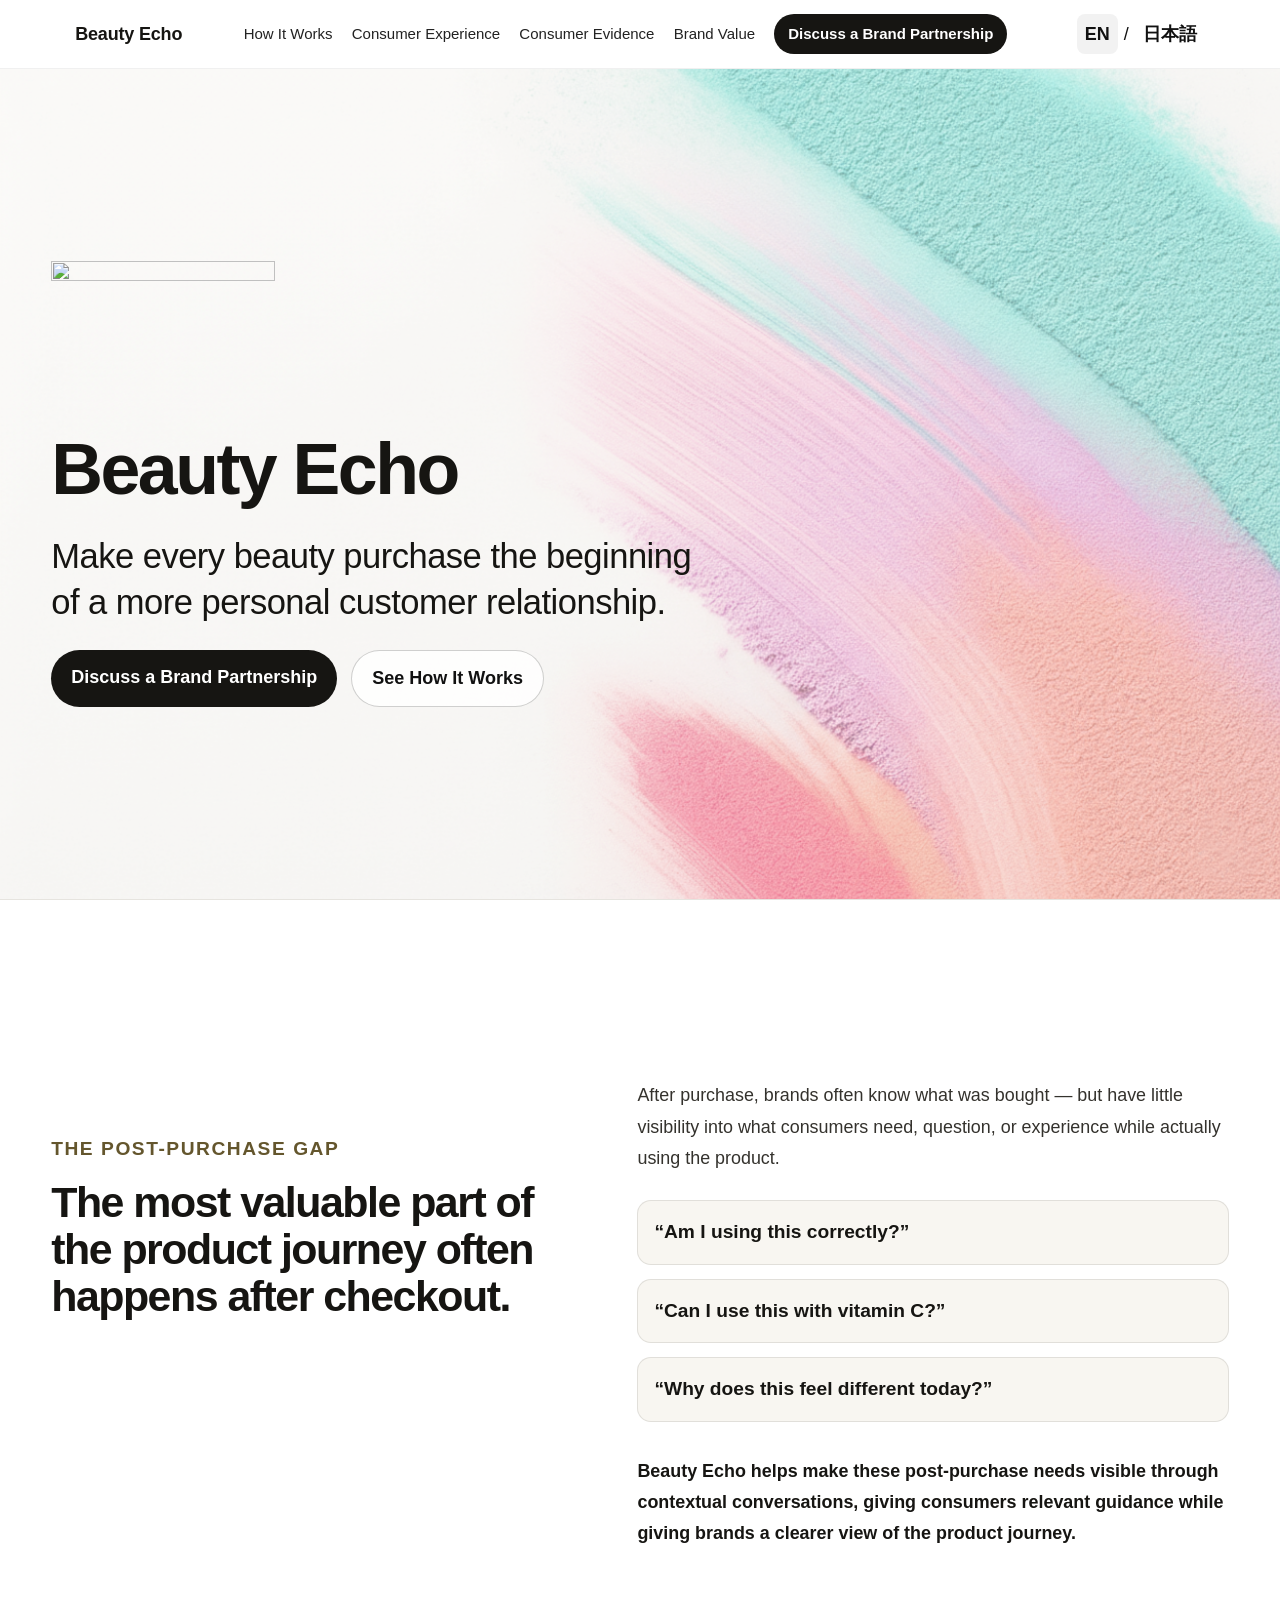
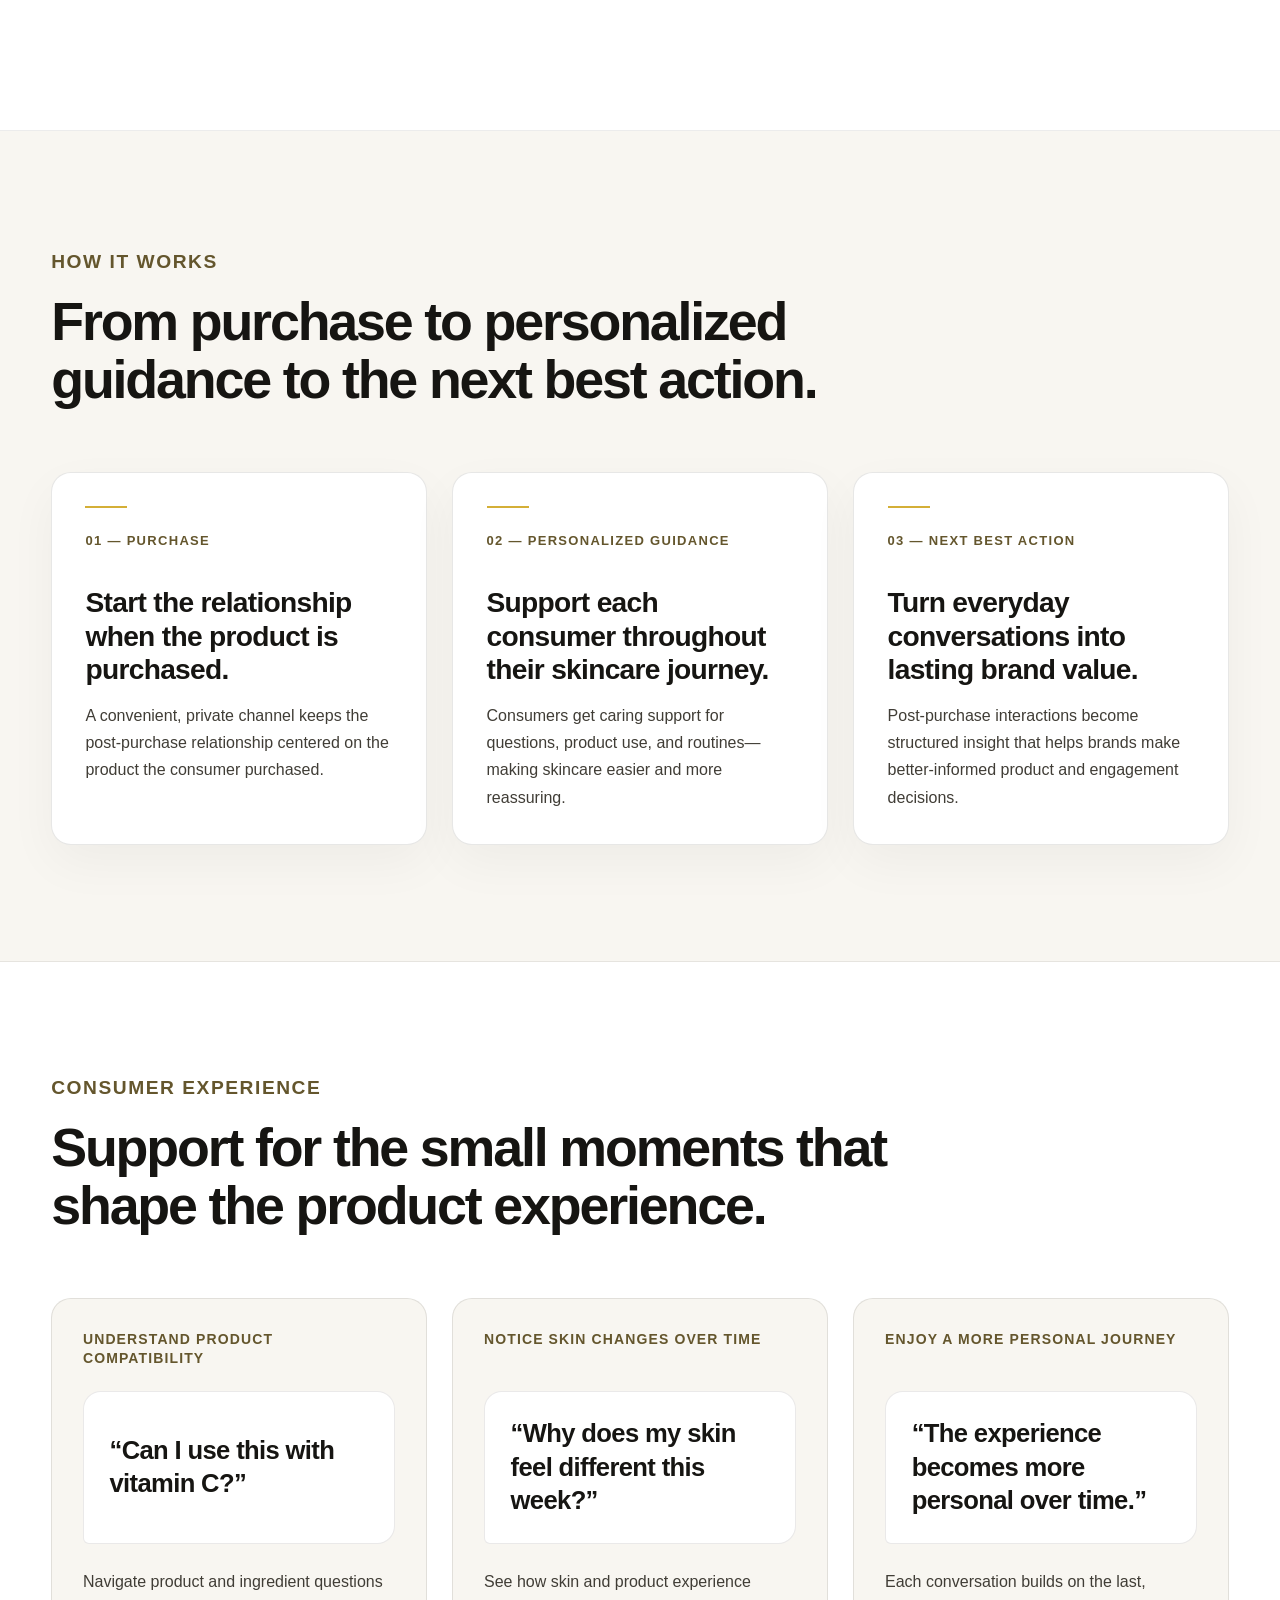
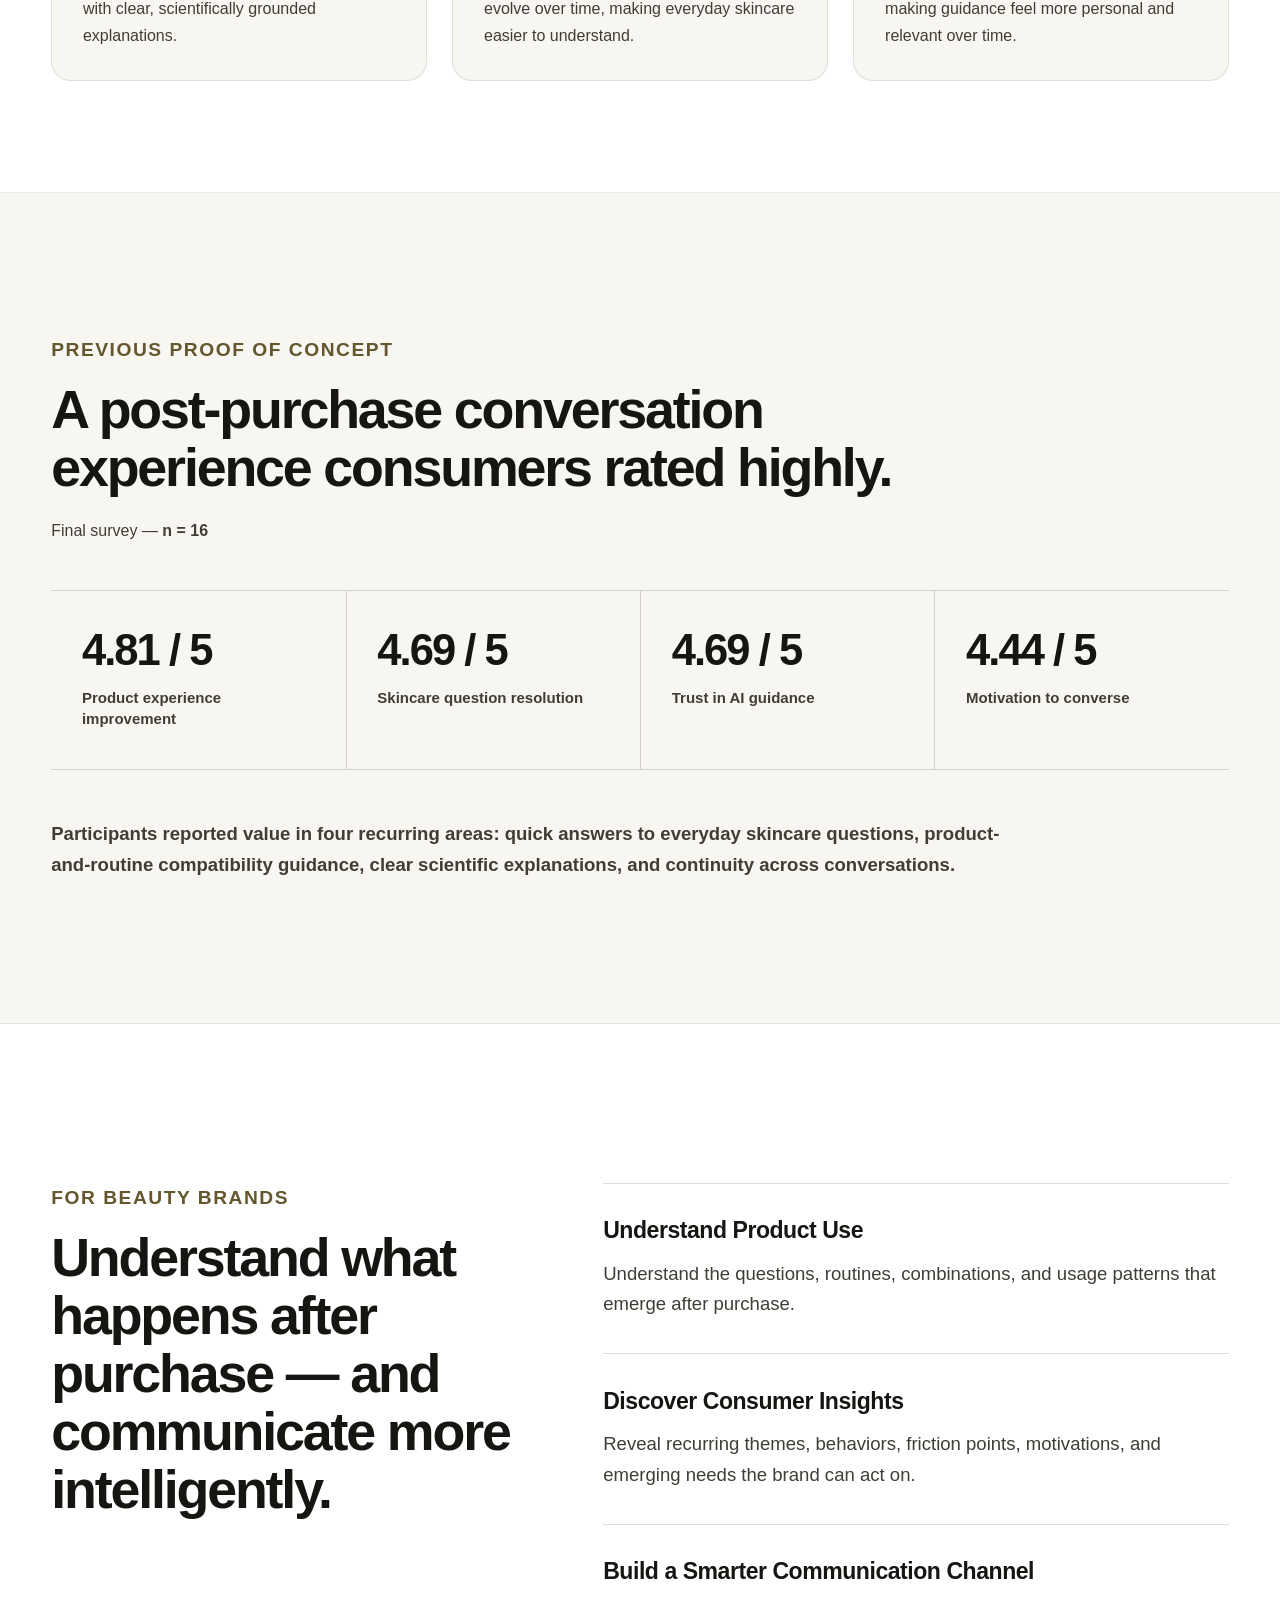
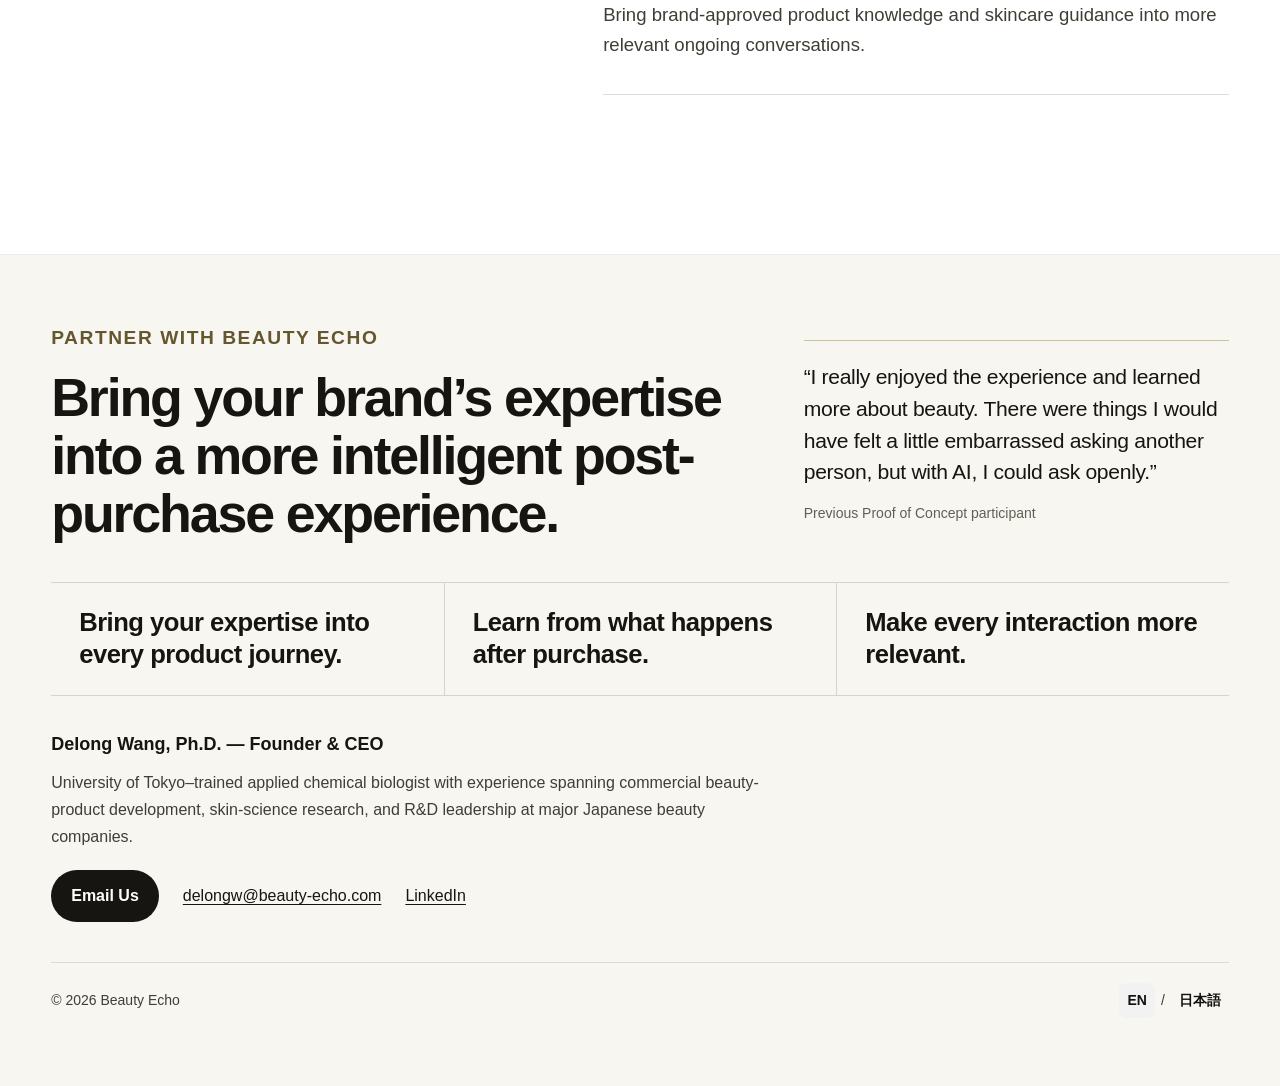
==== commit 8ebf73f1: "Complete Beauty Echo Homepage V2 English and Japanese responsive site" ====
--- a/index.html
+++ b/index.html
@@ -7,22 +7,22 @@
   <!-- title/desc in EN -->
   <meta charset="utf-8">
   <meta name="viewport" content="width=device-width, initial-scale=1">
-  <title>Beauty Echo — AI Platform for Beauty Brands</title>
-  <meta name="description" content="AI powered platform that helps beauty brands understand consumers better.">
-  <link rel="stylesheet" href="style.responsive.css?v=2">
+  <title>Beauty Echo — AI-Powered Post-Purchase Engagement for Beauty Brands</title>
+  <meta name="description" content="Beauty Echo helps beauty brands turn the post-purchase product journey into personalized consumer guidance, structured insight, and opportunities for stronger CRM and retention.">
+  <link rel="stylesheet" href="style.responsive.css?v=4">
 </head>
-<body>
+<body class="homepage-v2">
 
   <nav class="topnav" aria-label="Primary">
     <div class="wrap">
-      <div class="logo">Beauty Echo</div>
-      <button class="nav-toggle" aria-label="Toggle navigation" aria-expanded="false">☰</button>
-      <div class="nav-links">
-        <a href="#hero">Home</a>
+      <a class="logo" href="#hero">Beauty Echo</a>
+      <button class="nav-toggle" type="button" aria-label="Toggle navigation" aria-controls="primary-navigation" aria-expanded="false">☰</button>
+      <div class="nav-links" id="primary-navigation">
         <a href="#how">How It Works</a>
-        <a href="#consumers">For Consumers</a>
-        <a href="#brand">For Brand Managers</a>
-        <a href="#final">Contact</a>
+        <a href="#consumers">Consumer Experience</a>
+        <a href="#evidence">Consumer Evidence</a>
+        <a href="#brand">Brand Value</a>
+        <a href="#partner" class="nav-cta">Discuss a Brand Partnership</a>
       </div>
       <div class="lang-switch" role="navigation" aria-label="Language">
         <a class="lang is-active" href="./" lang="en">EN</a>
@@ -37,133 +37,224 @@
     <!-- 1) HERO -->
     <section id="hero" class="snap-section hero">
       <div class="wrap hero-content">
-        <div class="logo-wrap">
-          <img class="logo-mark" src="assets/logo.svg" alt="Beauty Echo logo" loading="lazy"
-               onerror="this.onerror=null;this.src='assets/logo.png'">
-        </div>
-
-        <h1 class="brand-title">Beauty Echo</h1>
-        <p class="brand-sub">
-          AI powered platform that helps beauty brands understand the consumer better
-        </p>
-        <div class="ctas">
-          <a href="#final" class="btn primary">Join Pilot</a>
-          <a href="#final" class="btn ghost">Request Intro</a>
+        <div class="hero-copy">
+          <div class="logo-wrap">
+            <img class="logo-mark" src="assets/logo.png" alt="" width="1404" height="982">
+          </div>
+
+          <p class="hero-label">Beauty Echo</p>
+          <h1 class="brand-title">Make every beauty purchase the beginning of a more personal customer relationship.</h1>
+          <div class="ctas">
+            <a href="#partner" class="btn primary">Discuss a Brand Partnership</a>
+            <a href="#how" class="btn ghost">See How It Works</a>
+          </div>
         </div>
       </div>
 
       <div class="hero-image-overlay" aria-hidden="true"></div>
     </section>
 
-    <!-- 2) HOW IT WORKS -->
+    <!-- 2) POST-PURCHASE PROBLEM -->
+    <section id="post-purchase-gap" class="snap-section problem">
+      <div class="wrap problem-grid">
+        <header class="problem-head">
+          <p class="section-label">THE POST-PURCHASE GAP</p>
+          <h2>The most valuable part of the product journey often happens after checkout.</h2>
+        </header>
+
+        <div class="problem-content">
+          <p>After purchase, brands often know what was bought — but have little visibility into what consumers need, question, or experience while actually using the product.</p>
+
+          <ul class="question-list">
+            <li>“Am I using this correctly?”</li>
+            <li>“Can I use this with vitamin C?”</li>
+            <li>“Why does this feel different today?”</li>
+          </ul>
+
+          <p class="problem-conclusion">Beauty Echo helps make these post-purchase needs visible through contextual conversations, giving consumers relevant guidance while giving brands a clearer view of the product journey.</p>
+        </div>
+      </div>
+    </section>
+
+    <!-- 3) HOW IT WORKS -->
     <section id="how" class="snap-section how">
       <div class="wrap">
-        <h1 class="section-title">How It Works</h1>
-        <p class="section-kicker muted">Engage · Analyze · Recommend</p>
-
-        <div class="how-grid">
-          <div class="how-card">
-            <img src="assets/how-listen.jpg" alt="Engage" class="how-img" loading="lazy">
-            <h2>Engage</h2>
-            <p class="desc">Consumers who share similar concerns and interests are brought together into a space where peer-to-peer conversations naturally spark new insights.</p>
-          </div>
-
-          <div class="how-card">
-            <img src="assets/how-analyze.png" alt="Analyze" class="how-img" loading="lazy">
-            <h2>Analyze</h2>
-            <p class="desc">Emerging themes, sentiment, and ingredient trends from the conversations are identified through Natural Language Processing (NLP), uncovering deeper insights automatically.</p>
-          </div>
-
-          <div class="how-card">
-            <img src="assets/how-recommend.png" alt="Recommend" class="how-img" loading="lazy">
-            <h2>Recommend</h2>
-            <p class="desc">Insights are transformed into testable actions, creative ideas, and faster product iterations.</p>
-          </div>
-        </div>
-      </div>
-    </section>
-
-    <!-- 3) FOR CONSUMERS -->
+        <header class="v2-section-head">
+          <p class="section-label">HOW IT WORKS</p>
+          <h2 class="v2-section-title">From purchase to personalized guidance to the next best action.</h2>
+        </header>
+
+        <ol class="how-grid">
+          <li class="how-card">
+            <p class="how-step">01 — Purchase</p>
+            <h3>Start the relationship when the product is purchased.</h3>
+            <p class="desc">A convenient, private channel keeps the post-purchase relationship centered on the product the consumer purchased.</p>
+          </li>
+
+          <li class="how-card">
+            <p class="how-step">02 — Personalized Guidance</p>
+            <h3>Support each consumer throughout their skincare journey.</h3>
+            <p class="desc">Consumers get caring support for questions, product use, and routines—making skincare easier and more reassuring.</p>
+          </li>
+
+          <li class="how-card">
+            <p class="how-step">03 — Next Best Action</p>
+            <h3>Turn everyday conversations into lasting brand value.</h3>
+            <p class="desc">Post-purchase interactions become structured insight that helps brands make better-informed product and engagement decisions.</p>
+          </li>
+        </ol>
+      </div>
+    </section>
+
+    <!-- 4) CONSUMER EXPERIENCE -->
     <section id="consumers" class="snap-section consumers">
       <div class="wrap">
-        <h2 class="section-title">For Consumers</h2>
-        <p class="section-kicker">
-          Group-buy channel, dedicated chat rooms, and fast feedback — unified in one app.
-        </p>
-
-        <div class="consumers-grid">
-          <figure class="phone-card">
-            <img class="phone-img" src="assets/iphone-1.png" alt="Group-buy screen" loading="lazy">
-            <figcaption>A group-buying channel makes it easier for consumers to try brand products at a discounted price.</figcaption>
+        <header class="v2-section-head consumer-intro">
+          <p class="section-label">CONSUMER EXPERIENCE</p>
+          <h2 class="v2-section-title">Support for the small moments that shape the product experience.</h2>
+        </header>
+
+        <div class="experience-grid">
+          <article class="experience-card">
+            <h3>Understand Product Compatibility</h3>
+            <div class="experience-visual">
+              <p class="experience-quote">“Can I use this with vitamin C?”</p>
+            </div>
+            <p class="experience-copy">Navigate product and ingredient questions with clear, scientifically grounded explanations.</p>
+          </article>
+
+          <article class="experience-card">
+            <h3>Notice Skin Changes Over Time</h3>
+            <div class="experience-visual">
+              <p class="experience-quote">“Why does my skin feel different this week?”</p>
+            </div>
+            <p class="experience-copy">See how skin and product experience evolve over time, making everyday skincare easier to understand.</p>
+          </article>
+
+          <article class="experience-card">
+            <h3>Enjoy a More Personal Journey</h3>
+            <div class="experience-visual">
+              <p class="experience-quote">“The experience becomes more personal over time.”</p>
+            </div>
+            <p class="experience-copy">Each conversation builds on the last, making guidance feel more personal and relevant over time.</p>
+          </article>
+        </div>
+      </div>
+    </section>
+
+    <!-- 5) PREVIOUS PROOF OF CONCEPT -->
+    <section id="evidence" class="snap-section evidence">
+      <div class="wrap">
+        <header class="v2-section-head evidence-head">
+          <p class="section-label">PREVIOUS PROOF OF CONCEPT</p>
+          <h2 class="v2-section-title">A post-purchase conversation experience consumers rated highly.</h2>
+          <p class="evidence-sample">Final survey — <strong>n = 16</strong></p>
+        </header>
+
+        <div class="metric-grid" aria-label="Previous proof of concept final survey ratings">
+          <article class="metric-block">
+            <p class="metric-score">4.81 / 5</p>
+            <h3>Product experience improvement</h3>
+          </article>
+          <article class="metric-block">
+            <p class="metric-score">4.69 / 5</p>
+            <h3>Skincare question resolution</h3>
+          </article>
+          <article class="metric-block">
+            <p class="metric-score">4.69 / 5</p>
+            <h3>Trust in AI guidance</h3>
+          </article>
+          <article class="metric-block">
+            <p class="metric-score">4.44 / 5</p>
+            <h3>Motivation to converse</h3>
+          </article>
+        </div>
+
+        <p class="evidence-finding">Participants reported value in four recurring areas: quick answers to everyday skincare questions, product-and-routine compatibility guidance, clear scientific explanations, and continuity across conversations.</p>
+      </div>
+    </section>
+
+    <!-- 6) VALUE FOR BEAUTY BRANDS -->
+    <section id="brand" class="snap-section brand-values">
+      <div class="wrap brand-value-layout">
+        <div class="brand-value-intro">
+          <header class="v2-section-head">
+            <p class="section-label">FOR BEAUTY BRANDS</p>
+            <h2 class="v2-section-title">Understand what happens after purchase — and communicate more intelligently.</h2>
+          </header>
+        </div>
+
+        <div class="brand-value-grid">
+          <article class="brand-value-item">
+            <h3>Understand Product Use</h3>
+            <p>Understand the questions, routines, combinations, and usage patterns that emerge after purchase.</p>
+          </article>
+          <article class="brand-value-item">
+            <h3>Discover Consumer Insights</h3>
+            <p>Reveal recurring themes, behaviors, friction points, motivations, and emerging needs the brand can act on.</p>
+          </article>
+          <article class="brand-value-item">
+            <h3>Build a Smarter Communication Channel</h3>
+            <p>Bring brand-approved product knowledge and skincare guidance into more relevant ongoing conversations.</p>
+          </article>
+        </div>
+      </div>
+    </section>
+
+    <!-- 7) PARTNER WITH BEAUTY ECHO -->
+    <section id="partner" class="snap-section partner" aria-labelledby="partner-title">
+      <div class="wrap">
+        <div class="partner-header">
+          <header class="v2-section-head">
+            <p class="section-label">PARTNER WITH BEAUTY ECHO</p>
+            <h2 id="partner-title" class="v2-section-title">Bring your brand’s expertise into a more intelligent post-purchase experience.</h2>
+          </header>
+
+          <figure class="partner-testimonial">
+            <blockquote>
+              <p>“I really enjoyed the experience and learned more about beauty. There were things I would have felt a little embarrassed asking another person, but with AI, I could ask openly.”</p>
+            </blockquote>
+            <figcaption>Previous Proof of Concept participant</figcaption>
           </figure>
-
-          <figure class="phone-card">
-            <img class="phone-img" src="assets/iphone-2.png" alt="Peer chat screen" loading="lazy">
-            <figcaption>People who share similar concerns and interests can exchange opinions in a safe space, sparking new learnings and moments of empathy.</figcaption>
-          </figure>
-
-          <figure class="phone-card">
-            <img class="phone-img" src="assets/iphone-3.png" alt="Brand manager chat screen" loading="lazy">
-            <figcaption>Consumers can interact directly with brand managers, creating real opportunities for their voices to influence future products.</figcaption>
-          </figure>
-        </div>
-      </div>
-    </section>
-
-    <!-- 4) BRAND MANAGERS -->
-    <section id="brand" class="snap-section brand">
-      <div class="wrap">
-        <header class="section-head">
-          <h2>For Brand Managers</h2>
-          <p class="muted">A Natural Language Processing (NLP) dashboard summarizes conversations into actionable insights.</p>
-        </header>
-
-        <div class="brand-stage">
-          <div class="left-rail">
-            <div class="callout"><strong>Dashboard</strong>,<br>summarized by our AI’s Natural Language Processing (NLP), provides brands with actionable insights</div>
-            <div class="callout"><strong>Consumer statistics</strong>,<br>help understand their backgrounds</div>
-            <div class="callout"><strong>Deep analysis</strong>,<br>leads to better solutions &amp; faster iterations</div>
-          </div>
-
-          <figure class="device laptop">
-            <img src="assets/macbook-mock.png" alt="Brand dashboard" loading="lazy">
-          </figure>
-        </div>
-      </div>
-    </section>
-
-    <!-- 5) VALUE + TEAM + CONTACT -->
-    <section id="final" class="snap-section final">
-      <div class="wrap final-grid">
-        <div class="final-block">
-          <h2>Value for brands</h2>
-          <ul class="bullets">
-            <li>Faster iteration from feedback to action</li>
-            <li>Reduce roadmap & copy guesswork</li>
-            <li>Evidence-backed solution ideas</li>
-          </ul>
-        </div>
-        <div class="final-block">
-          <h2>Team</h2>
-          <p><strong>Delong Wang, Ph.D.</strong> — Founder &amp; CEO</p>
-          <p class="muted">Seeking CTO co-founder (Natural Language Processing (NLP) / Data Engineering).</p>
-        </div>
-        <div class="final-block">
-          <h2>Contact</h2>
-          <p>Email: <a href="mailto:delongw@beauty-echo.com">delongw@beauty-echo.com</a></p>
-          <p>LinkedIn: <a href="https://www.linkedin.com/in/delong-wang-ph-d-02a936133" target="_blank" rel="noopener">www.linkedin.com/in/delong-wang-ph-d-02a936133</a></p>
-          <p class="status muted">MVP launched · Recruiting CTO co-founder · Accepting pilot brands</p>
-        </div>
-      </div>
-      <footer class="foot">
-        © 2025 Beauty Echo · <a href="#">Privacy</a> · <a href="#">Terms</a>
-      </footer>
+        </div>
+
+        <div class="partner-benefits">
+          <article class="partner-benefit">
+            <h3>Bring your expertise into every product journey.</h3>
+          </article>
+          <article class="partner-benefit">
+            <h3>Learn from what happens after purchase.</h3>
+          </article>
+          <article class="partner-benefit">
+            <h3>Make every interaction more relevant.</h3>
+          </article>
+        </div>
+
+        <div class="partner-contact">
+          <p class="partner-founder"><strong>Delong Wang, Ph.D. — Founder &amp; CEO</strong></p>
+          <p class="partner-credibility">University of Tokyo–trained applied chemical biologist with experience spanning commercial beauty-product development, skin-science research, and R&amp;D leadership at major Japanese beauty companies.</p>
+          <div class="ctas">
+            <a class="btn primary" href="mailto:delongw@beauty-echo.com">Email Us</a>
+            <a href="mailto:delongw@beauty-echo.com">delongw@beauty-echo.com</a>
+            <a href="https://www.linkedin.com/in/delong-wang-ph-d-02a936133" target="_blank" rel="noopener">LinkedIn</a>
+          </div>
+        </div>
+
+        <footer class="footer-bottom">
+          <p>© 2026 Beauty Echo</p>
+          <div class="lang-switch" role="navigation" aria-label="Footer language">
+            <a class="lang is-active" href="./" lang="en" aria-current="page">EN</a>
+            <span aria-hidden="true">/</span>
+            <a class="lang" href="ja/" lang="ja">日本語</a>
+          </div>
+        </footer>
+      </div>
     </section>
 
   </main>
 
   <script>
-    // Small, safe enhancement: collapse nav links behind a toggle under 860px
+    // Small, safe enhancement: collapse nav links behind a toggle at compact widths
     const toggle = document.querySelector('.nav-toggle');
     const links = document.querySelector('.nav-links');
     if (toggle && links) {
--- a/style.responsive.css
+++ b/style.responsive.css
@@ -416,3 +416,993 @@
   .final .final-block{ padding:16px; border-radius:14px; box-shadow:0 10px 26px rgba(0,0,0,.05); }
   .foot{ font-size:12px; margin-top:16px; text-align:center; }
 }
+
+/* ======================== ENGLISH HOMEPAGE V2 — PASS 1 =======================
+   Scoped so the Japanese V1 page keeps its existing full-screen layout.
+----------------------------------------------------------------------------- */
+.homepage-v2{
+  --v2-nav-h: 69px;
+  --v2-page-height: calc(100vh - var(--v2-nav-h));
+  --v2-section-pad: clamp(64px, 8vw, 112px);
+  --v2-ink: #161512;
+  --v2-warm: #f8f6f1;
+}
+@supports (height: 100dvh){
+  .homepage-v2{
+    --v2-page-height: calc(100dvh - var(--v2-nav-h));
+  }
+}
+
+.homepage-v2 .topnav .wrap{
+  min-height: calc(var(--v2-nav-h) - 1px); /* The nav's bottom border completes its outer height. */
+}
+.homepage-v2 .logo{
+  color: var(--v2-ink);
+  text-decoration: none;
+  letter-spacing: -.01em;
+}
+.homepage-v2 .nav-links{
+  gap: clamp(12px, 1.5vw, 22px);
+}
+.homepage-v2 .nav-links a{
+  font-size: 15px;
+  white-space: nowrap;
+}
+.homepage-v2 .nav-links .nav-cta{
+  padding: 8px 14px;
+  border-radius: 999px;
+  background: var(--v2-ink);
+  color: #fff;
+  font-weight: 650;
+}
+.homepage-v2 .topnav a:focus-visible,
+.homepage-v2 .nav-toggle:focus-visible,
+.homepage-v2 .hero .btn:focus-visible{
+  outline: 3px solid #8a6f16;
+  outline-offset: 3px;
+}
+
+/* Natural document flow for English V2. */
+.homepage-v2 .snap-container{
+  scroll-snap-type: none;
+}
+.homepage-v2 .snap-section,
+.homepage-v2 #how.snap-section{
+  display: block;
+  height: auto;
+  min-height: 0;
+  overflow: visible;
+  padding: var(--v2-section-pad) var(--padX);
+  place-items: initial;
+  scroll-margin-top: var(--v2-nav-h);
+  scroll-snap-align: none;
+}
+.homepage-v2 .snap-section > .wrap,
+.homepage-v2 #consumers.snap-section > .wrap{
+  width: 100%;
+  max-width: var(--wrap);
+  margin: 0 auto;
+  padding: 0;
+}
+.homepage-v2 .brand .wrap{
+  max-width: min(1340px, 96vw);
+}
+
+/* One desktop viewport contains the sticky nav and one border-box section. */
+@media (min-width: 1041px){
+  .homepage-v2{
+    --v2-section-pad: clamp(20px, calc(50vh - 360px), 112px);
+  }
+  .homepage-v2 .snap-section,
+  .homepage-v2 #how.snap-section,
+  .homepage-v2 #brand.snap-section{
+    height: var(--v2-page-height);
+    display: flex;
+    align-items: center;
+    /* Root scroll-padding already contributes the legacy --navH offset. */
+    scroll-margin-top: calc(var(--v2-nav-h) - var(--navH));
+  }
+  html[lang="ja"] .homepage-v2 #how > .wrap{
+    position: relative;
+    top: -9px;
+  }
+}
+
+/* Pass 1 hero */
+.homepage-v2 .hero{
+  display: flex;
+  padding-block: clamp(48px, 5vw, 72px);
+  align-items: center;
+  isolation: isolate;
+  border-bottom: 1px solid rgba(22,21,18,.08);
+  background: var(--v2-warm);
+}
+.homepage-v2 .hero-content{
+  text-align: left;
+}
+.homepage-v2 .hero-copy{
+  position: relative;
+  z-index: 1;
+  max-width: 860px;
+}
+.homepage-v2 .logo-wrap{
+  margin: 0 0 12px;
+}
+.homepage-v2 .logo-mark{
+  display: block;
+  width: clamp(170px, 17.5vw, 225px);
+  max-width: 100%;
+  height: auto;
+}
+.homepage-v2 .hero-label{
+  margin: 0 0 24px;
+  color: var(--v2-ink);
+  font-size: clamp(44px, 5.6vw, 80px);
+  font-weight: 650;
+  line-height: 1.1;
+  letter-spacing: -.035em;
+}
+.homepage-v2 .section-label{
+  margin: 0 0 14px;
+  color: #64562d;
+  font-size: clamp(16px, 1.5vw, 20px);
+  font-weight: 650;
+  letter-spacing: .08em;
+  text-transform: uppercase;
+}
+.homepage-v2 .brand-title{
+  max-width: 900px;
+  margin: 0 0 24px;
+  color: var(--v2-ink);
+  font-size: clamp(24px, 2.7vw, 38px);
+  font-weight: 400;
+  line-height: 1.35;
+  text-wrap: balance;
+  letter-spacing: -.015em;
+}
+.homepage-v2 .keep-together{
+  white-space: nowrap;
+}
+html[lang="ja"] .homepage-v2 .ja-no-break{
+  display: inline-block;
+  white-space: nowrap;
+  word-break: keep-all;
+}
+html[lang="ja"] .homepage-v2{
+  --ja-section-title-size: clamp(36px, 3.8vw, 48px);
+  --ja-card-caption-size: clamp(16px, 1.2vw, 18px);
+  --ja-card-body-size: clamp(16px, 1.25vw, 18px);
+  --ja-quote-size: clamp(21px, 1.65vw, 24px);
+}
+html[lang="ja"] .homepage-v2 .section-label{
+  line-height: 1.4;
+  text-transform: none;
+}
+html[lang="ja"] .homepage-v2 .btn{
+  font-size: 16px;
+  line-height: 1.6;
+}
+.homepage-v2 .brand-sub{
+  max-width: 760px;
+  margin: 0 0 30px;
+  color: #403d36;
+  font-size: clamp(17px, 1.5vw, 21px);
+  line-height: 1.65;
+}
+.homepage-v2 .ctas{
+  justify-content: flex-start;
+}
+.homepage-v2 .btn{
+  padding: 13px 20px;
+  border-radius: 999px;
+}
+.homepage-v2 .btn.primary{
+  background: var(--v2-ink);
+  color: #fff;
+}
+.homepage-v2 .btn.ghost{
+  border-color: rgba(22,21,18,.2);
+  background: rgba(255,255,255,.82);
+}
+.homepage-v2 .hero-image-overlay{
+  z-index: -1;
+  background-position: center;
+  opacity: .58;
+}
+
+/* Pass 1 post-purchase problem */
+.homepage-v2 .problem{
+  border-bottom: 1px solid rgba(22,21,18,.08);
+  background: #fff;
+}
+.homepage-v2 .problem-grid{
+  display: grid;
+  grid-template-columns: minmax(0, .9fr) minmax(0, 1.1fr);
+  gap: clamp(48px, 8vw, 120px);
+  align-items: start;
+}
+.homepage-v2 .problem-head h2{
+  max-width: 620px;
+  margin: 0;
+  color: var(--v2-ink);
+  font-size: clamp(34px, 3.35vw, 48px);
+  line-height: 1.1;
+  letter-spacing: -.035em;
+}
+html[lang="ja"] .homepage-v2 .problem-head h2,
+html[lang="ja"] .homepage-v2 .v2-section-title{
+  font-size: var(--ja-section-title-size);
+  font-weight: 800;
+  line-height: 1.08;
+  letter-spacing: -.04em;
+  text-wrap: balance;
+}
+.homepage-v2 .problem-content{
+  max-width: 700px;
+  color: #34322d;
+  font-size: clamp(17px, 1.4vw, 20px);
+  line-height: 1.75;
+}
+.homepage-v2 .problem-content > p{
+  margin: 0 0 22px;
+}
+.homepage-v2 .question-list{
+  display: grid;
+  gap: clamp(7px, .6vw, 9px);
+  margin: 6px 0 26px;
+  padding: 0;
+  list-style: none;
+}
+.homepage-v2 .question-list li{
+  padding: clamp(10px, .8vw, 12px) 16px;
+  border: 1px solid rgba(22,21,18,.1);
+  border-radius: 14px;
+  background: var(--v2-warm);
+  color: var(--v2-ink);
+  font-size: clamp(17px, 1.5vw, 21px);
+  font-weight: 600;
+  line-height: 1.4;
+}
+.homepage-v2 .problem-conclusion{
+  margin-top: 32px;
+  color: var(--v2-ink);
+  font-weight: 600;
+}
+
+@media (min-width: 981px){
+  .homepage-v2 .problem{
+    display: flex;
+    align-items: center;
+    padding-block: clamp(48px, 4vw, 72px);
+  }
+  .homepage-v2 .problem-grid{
+    flex: 1;
+    align-items: start;
+  }
+  .homepage-v2 .problem-head{
+    align-self: start;
+    padding-block-start: clamp(48px, 6svh, 64px);
+  }
+  .homepage-v2 .problem-content{
+    display: flex;
+    flex-direction: column;
+    gap: clamp(24px, 2vw, 32px);
+  }
+  .homepage-v2 .problem-content > p,
+  .homepage-v2 .question-list{
+    margin: 0;
+  }
+  .homepage-v2 .question-list{
+    gap: 14px;
+    margin-bottom: 8px;
+  }
+  .homepage-v2 .question-list li{
+    padding-block: clamp(16px, 1.4vw, 22px);
+  }
+}
+
+@media (max-width: 980px){
+  .homepage-v2 .problem-grid{
+    grid-template-columns: 1fr;
+    gap: 40px;
+  }
+  .homepage-v2 .problem-head h2{
+    max-width: 720px;
+  }
+}
+
+/* Allow room for the longer partnership CTA before showing desktop navigation. */
+@media (max-width: 1200px){
+  .homepage-v2 .nav-toggle{
+    display: block;
+  }
+  .homepage-v2 .nav-links{
+    display: none;
+    position: absolute;
+    right: 24px;
+    top: calc(100% + 8px);
+    min-width: 220px;
+    flex-direction: column;
+    padding: 12px;
+    border: 1px solid var(--line);
+    border-radius: 12px;
+    background: #fff;
+    box-shadow: 0 16px 40px rgba(0,0,0,.08);
+  }
+  .homepage-v2 .nav-links.open{
+    display: flex;
+  }
+  .homepage-v2 .nav-links .nav-cta{
+    text-align: center;
+  }
+}
+
+@media (max-width: 640px){
+  .homepage-v2{
+    --padX: 22px;
+    --v2-section-pad: 64px;
+  }
+  .homepage-v2 .topnav .wrap{
+    width: 100%;
+    max-width: none;
+    padding-inline: var(--padX);
+  }
+  .homepage-v2 .nav-links{
+    position: fixed;
+    top: calc(var(--v2-nav-h) + 8px);
+    right: var(--padX);
+    left: var(--padX);
+    width: auto;
+    min-width: 0;
+    max-height: calc(100dvh - var(--v2-nav-h) - 24px);
+    align-items: stretch;
+    overflow-y: auto;
+  }
+  .homepage-v2 .nav-links a{
+    width: 100%;
+    padding: 12px;
+    line-height: 1.4;
+    white-space: normal;
+  }
+  .homepage-v2 .nav-links .nav-cta{
+    padding: 12px;
+  }
+  .homepage-v2 .hero{
+    padding-top: 48px;
+    padding-bottom: 48px;
+  }
+  .homepage-v2 .hero-content{
+    text-align: left;
+  }
+  .homepage-v2 .brand-sub{
+    max-width: 100%;
+    font-size: 17px;
+  }
+  .homepage-v2 .ctas{
+    display: grid;
+    grid-template-columns: 1fr;
+  }
+  .homepage-v2 .btn.primary,
+  .homepage-v2 .btn.ghost{
+    width: 100%;
+    min-width: 0;
+    text-align: center;
+  }
+  .homepage-v2 .hero-image-overlay{
+    background-position: 62% 20%;
+    opacity: .42;
+  }
+  .homepage-v2 .problem-head h2{
+    font-size: clamp(32px, 9vw, 42px);
+  }
+  .homepage-v2 .problem-grid{
+    gap: 32px;
+  }
+  .homepage-v2 .problem-content{
+    font-size: 17px;
+  }
+}
+
+/* ======================== ENGLISH HOMEPAGE V2 — PASS 2 =======================
+   How Beauty Echo Works + Consumer Experience only.
+----------------------------------------------------------------------------- */
+.homepage-v2 .v2-section-head{
+  max-width: 900px;
+  margin: 0 0 clamp(36px, 5vw, 64px);
+}
+.homepage-v2 .v2-section-title{
+  margin: 0;
+  color: var(--v2-ink);
+  font-size: clamp(36px, 4.2vw, 58px);
+  font-weight: 800;
+  line-height: 1.08;
+  letter-spacing: -.04em;
+}
+/* Numbered product-journey progression; replaces the V1 image cards. */
+.homepage-v2 .how{
+  border-bottom: 1px solid rgba(22,21,18,.08);
+  background: var(--v2-warm);
+}
+.homepage-v2 .how-grid{
+  display: grid;
+  grid-template-columns: repeat(3, minmax(0, 1fr));
+  gap: clamp(18px, 2vw, 28px);
+  width: 100%;
+  margin: 0;
+  padding: 0;
+  list-style: none;
+  align-items: stretch;
+}
+.homepage-v2 .how-card{
+  position: relative;
+  display: flex;
+  min-width: 0;
+  min-height: 100%;
+  flex-direction: column;
+  align-items: flex-start;
+  padding: clamp(26px, 2.6vw, 38px);
+  border: 1px solid rgba(22,21,18,.1);
+  border-radius: 20px;
+  background: #fff;
+  box-shadow: 0 18px 50px rgba(22,21,18,.045);
+  text-align: left;
+}
+.homepage-v2 .how-card::before{
+  width: 42px;
+  height: 2px;
+  margin-bottom: 24px;
+  background: var(--accent);
+  content: "";
+}
+.homepage-v2 .how-step{
+  min-height: 2.8em;
+  margin: 0 0 18px;
+  color: #64562d;
+  font-size: 13px;
+  font-weight: 750;
+  line-height: 1.4;
+  letter-spacing: .1em;
+  text-transform: uppercase;
+}
+html[lang="ja"] .homepage-v2 .how-step{
+  font-size: var(--ja-card-caption-size);
+  font-weight: 700;
+  letter-spacing: .04em;
+  text-transform: none;
+}
+.homepage-v2 .how-card h3{
+  margin: 0 0 16px;
+  color: var(--v2-ink);
+  font-size: clamp(28px, 2.2vw, 32px);
+  line-height: 1.18;
+  letter-spacing: -.025em;
+}
+.homepage-v2 .how-card .desc{
+  max-width: none;
+  margin: 0;
+  color: #403d36;
+  font-size: clamp(16px, 1.25vw, 18px);
+  line-height: 1.7;
+  text-align: left;
+}
+
+/* Share the accent, step, title and body rows across desktop cards. */
+@media (min-width: 961px){
+  .homepage-v2 .how-card{
+    display: grid;
+    grid-row: span 4;
+    grid-template-rows: subgrid;
+    row-gap: 0;
+  }
+}
+
+/* Text-led product moments; replaces the obsolete V1 phone screenshots. */
+.homepage-v2 .consumers{
+  border-bottom: 1px solid rgba(22,21,18,.08);
+  background: #fff;
+}
+.homepage-v2 .consumer-intro{
+  max-width: 900px;
+}
+.homepage-v2 .experience-grid{
+  display: grid;
+  grid-template-columns: repeat(3, minmax(0, 1fr));
+  gap: clamp(18px, 2vw, 28px);
+  align-items: stretch;
+}
+.homepage-v2 .experience-card{
+  display: flex;
+  min-width: 0;
+  flex-direction: column;
+  padding: clamp(24px, 2.4vw, 34px);
+  border: 1px solid rgba(22,21,18,.1);
+  border-radius: 20px;
+  background: var(--v2-warm);
+}
+.homepage-v2 .experience-card h3{
+  margin: 0 0 22px;
+  color: #64562d;
+  font-size: 14px;
+  line-height: 1.4;
+  letter-spacing: .08em;
+  text-transform: uppercase;
+}
+html[lang="ja"] .homepage-v2 .experience-card h3{
+  font-size: var(--ja-card-caption-size);
+  font-weight: 700;
+  letter-spacing: .04em;
+  text-transform: none;
+}
+.homepage-v2 .experience-visual{
+  width: 100%;
+  margin: 0 0 24px;
+}
+.homepage-v2 .experience-quote{
+  display: flex;
+  min-height: 150px;
+  margin: 0;
+  align-items: center;
+  padding: clamp(20px, 2vw, 28px);
+  border: 1px solid rgba(22,21,18,.09);
+  border-radius: 18px 18px 18px 6px;
+  background: #fff;
+  color: var(--v2-ink);
+  font-size: clamp(21px, 2vw, 28px);
+  font-weight: 700;
+  line-height: 1.3;
+  letter-spacing: -.025em;
+}
+html[lang="ja"] .homepage-v2 .experience-quote{
+  font-size: var(--ja-quote-size);
+}
+.homepage-v2 .experience-copy{
+  margin: 0;
+  color: #403d36;
+  font-size: clamp(16px, 1.25vw, 18px);
+  line-height: 1.7;
+}
+html[lang="ja"] .homepage-v2 .how-card .desc,
+html[lang="ja"] .homepage-v2 .experience-copy,
+html[lang="ja"] .homepage-v2 .brand-value-item p{
+  font-size: var(--ja-card-body-size);
+  line-height: 1.7;
+}
+
+/* Share content-sized title, quote and body rows only while cards sit side by side. */
+@media (min-width: 961px){
+  .homepage-v2 .experience-card{
+    display: grid;
+    grid-row: span 3;
+    grid-template-rows: subgrid;
+    row-gap: 0;
+  }
+  .homepage-v2 .experience-quote{
+    height: 100%;
+    min-height: 5.4em;
+  }
+  html[lang="ja"] .homepage-v2 .experience-card:nth-child(3) .experience-quote{
+    padding-inline: 20px;
+  }
+}
+
+@media (max-width: 960px){
+  .homepage-v2 .how-grid,
+  .homepage-v2 .experience-grid{
+    grid-template-columns: 1fr;
+  }
+  .homepage-v2 .how-card{
+    min-height: 0;
+  }
+  .homepage-v2 .how-step{
+    min-height: 0;
+  }
+  .homepage-v2 .experience-quote{
+    min-height: 0;
+  }
+}
+
+@media (max-width: 640px){
+  html[lang="ja"] .homepage-v2{
+    --ja-section-title-size: clamp(32px, 9vw, 42px);
+  }
+  .homepage-v2 .v2-section-head{
+    margin-bottom: 32px;
+  }
+  .homepage-v2 .v2-section-title{
+    font-size: clamp(32px, 9vw, 42px);
+  }
+  .homepage-v2 .how-grid,
+  .homepage-v2 .experience-grid{
+    gap: 16px;
+  }
+  .homepage-v2 .how-card,
+  .homepage-v2 .experience-card{
+    padding: 22px;
+    border-radius: 18px;
+  }
+  .homepage-v2 .how-card::before{
+    margin-bottom: 20px;
+  }
+  .homepage-v2 .how-card h3{
+    font-size: clamp(24px, 6.5vw, 28px);
+  }
+  .homepage-v2 .experience-card h3{
+    margin-bottom: 16px;
+  }
+  .homepage-v2 .experience-visual{
+    margin-bottom: 20px;
+  }
+  .homepage-v2 .experience-quote{
+    padding: 20px;
+    font-size: 21px;
+  }
+}
+
+/* ======================== ENGLISH HOMEPAGE V2 — PASS 3 =======================
+   Evidence and business value only.
+----------------------------------------------------------------------------- */
+.homepage-v2 .evidence{
+  border-bottom: 1px solid rgba(22,21,18,.08);
+  background: var(--v2-warm);
+}
+.homepage-v2 .evidence-head{
+  margin-bottom: clamp(28px, 4vw, 46px);
+}
+html[lang="ja"] .homepage-v2 .evidence-head{
+  max-width: 1200px;
+}
+.homepage-v2 .evidence-sample{
+  margin: 22px 0 0;
+  color: #403d36;
+  font-size: 16px;
+}
+.homepage-v2 .metric-grid{
+  display: grid;
+  grid-template-columns: repeat(4, minmax(0, 1fr));
+  border-top: 1px solid rgba(22,21,18,.16);
+  border-bottom: 1px solid rgba(22,21,18,.16);
+}
+.homepage-v2 .metric-block{
+  min-width: 0;
+  padding: clamp(26px, 3vw, 42px) clamp(18px, 2.4vw, 32px);
+}
+.homepage-v2 .metric-block + .metric-block{
+  border-left: 1px solid rgba(22,21,18,.16);
+}
+.homepage-v2 .metric-score{
+  margin: 0 0 14px;
+  color: var(--v2-ink);
+  font-size: clamp(34px, 3.4vw, 52px);
+  font-weight: 800;
+  line-height: 1;
+  letter-spacing: -.045em;
+}
+.homepage-v2 .metric-block h3{
+  margin: 0;
+  color: #403d36;
+  font-size: 15px;
+  line-height: 1.45;
+}
+.homepage-v2 .evidence-finding{
+  max-width: 960px;
+  margin: clamp(30px, 4vw, 48px) 0 0;
+  color: #403d36;
+  line-height: 1.7;
+  font-size: clamp(17px, 1.45vw, 20px);
+  font-weight: 600;
+}
+
+.homepage-v2 .brand-values{
+  border-bottom: 1px solid rgba(22,21,18,.08);
+  background: #fff;
+}
+.homepage-v2 .brand-value-layout{
+  display: grid;
+  grid-template-columns: minmax(0, .85fr) minmax(0, 1.15fr);
+  gap: clamp(48px, 7vw, 104px);
+  align-items: start;
+}
+.homepage-v2 .brand-value-intro .v2-section-head{
+  margin-bottom: 28px;
+}
+.homepage-v2 .brand-value-lede{
+  max-width: 580px;
+  color: #403d36;
+  font-size: clamp(17px, 1.4vw, 20px);
+  line-height: 1.7;
+}
+.homepage-v2 .brand-value-lede p{
+  margin: 0;
+}
+.homepage-v2 .brand-value-grid{
+  display: grid;
+  grid-template-columns: minmax(0, 1fr);
+  border-top: 1px solid rgba(22,21,18,.15);
+}
+.homepage-v2 .brand-value-item{
+  min-width: 0;
+  padding: clamp(24px, 2.6vw, 34px) 0;
+  border-bottom: 1px solid rgba(22,21,18,.15);
+}
+.homepage-v2 .brand-value-item h3{
+  margin: 0 0 14px;
+  color: var(--v2-ink);
+  font-size: clamp(20px, 1.8vw, 25px);
+  line-height: 1.2;
+  letter-spacing: -.02em;
+}
+.homepage-v2 .brand-value-item p{
+  margin: 0;
+  color: #403d36;
+  font-size: clamp(17px, 1.45vw, 20px);
+  line-height: 1.65;
+}
+
+.homepage-v2 .brand-value-item .brand-value-summary{
+  margin-bottom: 12px;
+  color: var(--v2-ink);
+  font-weight: 650;
+}
+
+@media (max-width: 1040px){
+  .homepage-v2 .metric-grid{
+    grid-template-columns: repeat(2, minmax(0, 1fr));
+  }
+  .homepage-v2 .metric-block:nth-child(3),
+  .homepage-v2 .metric-block:nth-child(4){
+    border-top: 1px solid rgba(22,21,18,.16);
+  }
+  .homepage-v2 .metric-block:nth-child(3){
+    border-left: 0;
+  }
+  .homepage-v2 .brand-value-layout{
+    grid-template-columns: 1fr;
+    row-gap: 32px;
+  }
+}
+
+@media (max-width: 640px){
+  .homepage-v2 .metric-grid{
+    grid-template-columns: 1fr;
+  }
+  .homepage-v2 .metric-block + .metric-block{
+    border-left: 0;
+    border-top: 1px solid rgba(22,21,18,.16);
+  }
+}
+
+/* ======================== ENGLISH HOMEPAGE V2 — CLOSING SECTION =============
+   Integrated partnership proposition and footer; English only.
+----------------------------------------------------------------------------- */
+.homepage-v2 .partner{
+  display: flex;
+  align-items: center;
+  padding-block: clamp(48px, 4vw, 56px);
+  background: var(--v2-warm);
+}
+.homepage-v2 .partner-header{
+  display: grid;
+  grid-template-columns: minmax(0, 1.65fr) minmax(0, 1fr);
+  gap: clamp(32px, 4vw, 64px);
+  align-items: center;
+}
+.homepage-v2 .partner .v2-section-head{
+  min-width: 0;
+  margin: 0;
+}
+.homepage-v2 .partner-intro{
+  max-width: 900px;
+  margin: 0;
+  color: #403d36;
+  font-size: clamp(17px, 1.4vw, 20px);
+  line-height: 1.7;
+}
+.homepage-v2 .partner-benefits{
+  display: grid;
+  grid-template-columns: repeat(3, minmax(0, 1fr));
+  margin: 40px 0 36px;
+  border-top: 1px solid rgba(22,21,18,.15);
+  border-bottom: 1px solid rgba(22,21,18,.15);
+}
+.homepage-v2 .partner-benefit{
+  min-width: 0;
+  padding: 24px 28px;
+}
+.homepage-v2 .partner-benefit + .partner-benefit{
+  border-left: 1px solid rgba(22,21,18,.15);
+}
+.homepage-v2 .partner-benefit h3{
+  margin: 0;
+  color: var(--v2-ink);
+  font-size: clamp(22px, 2vw, 28px);
+  font-weight: 650;
+  line-height: 1.25;
+  letter-spacing: -.02em;
+}
+.homepage-v2 .partner-testimonial{
+  min-width: 0;
+  margin: 0;
+  padding-top: 20px;
+  border-top: 1px solid rgba(138,111,22,.4);
+}
+.homepage-v2 .partner-testimonial blockquote{
+  margin: 0;
+  color: var(--v2-ink);
+  font-size: clamp(21px, 1.65vw, 24px);
+  font-weight: 400;
+  line-height: 1.5;
+  letter-spacing: -.015em;
+}
+.homepage-v2 .partner-testimonial p{
+  margin: 0;
+}
+.homepage-v2 .partner-testimonial figcaption{
+  margin-top: 14px;
+  color: #645f54;
+  font-size: 14px;
+  line-height: 1.6;
+}
+.homepage-v2 .partner-credibility{
+  margin: 0;
+  max-width: 80ch;
+  color: #403d36;
+  font-size: 16px;
+  font-weight: 400;
+  line-height: 1.7;
+}
+.homepage-v2 .partner-founder{
+  margin: 0 0 12px;
+  color: var(--v2-ink);
+  font-size: 18px;
+  line-height: 1.4;
+}
+.homepage-v2 .partner .ctas{
+  display: flex;
+  align-items: center;
+  gap: 12px 24px;
+  margin-top: 20px;
+  font-size: 16px;
+}
+.homepage-v2 .partner a:focus-visible{
+  outline: 3px solid #8a6f16;
+  outline-offset: 3px;
+}
+.homepage-v2 .partner-contact a{
+  max-width: 100%;
+  overflow-wrap: anywhere;
+  text-underline-offset: 3px;
+}
+.homepage-v2 .partner-contact a:not(.btn){
+  color: var(--v2-ink);
+}
+.homepage-v2 .footer-bottom{
+  display: flex;
+  align-items: center;
+  flex-wrap: wrap;
+  gap: 16px 24px;
+  margin-top: 40px;
+  padding-top: 20px;
+  border-top: 1px solid rgba(22,21,18,.12);
+  color: #403d36;
+  font-size: 14px;
+  line-height: 1.65;
+}
+.homepage-v2 .footer-bottom p{
+  margin: 0;
+  font-size: 14px;
+}
+.homepage-v2 .footer-bottom .lang-switch{
+  margin-left: auto;
+}
+@media (max-width: 960px){
+  .homepage-v2 .partner-header{
+    grid-template-columns: minmax(0, 1fr);
+    gap: 28px;
+    align-items: start;
+  }
+  .homepage-v2 .partner-benefits{
+    grid-template-columns: minmax(0, 1fr);
+  }
+  .homepage-v2 .partner-benefit{
+    padding: 24px 0;
+  }
+  .homepage-v2 .partner-benefit + .partner-benefit{
+    border-left: 0;
+    border-top: 1px solid rgba(22,21,18,.15);
+  }
+}
+@media (max-width: 640px){
+  .homepage-v2 .partner{
+    padding-block: var(--v2-section-pad);
+  }
+  .homepage-v2 .partner .ctas{
+    display: grid;
+    grid-template-columns: minmax(0, 1fr);
+    justify-items: start;
+    gap: 12px;
+  }
+  .homepage-v2 .partner .ctas .btn{
+    width: 100%;
+    text-align: center;
+  }
+  .homepage-v2 .footer-bottom{
+    flex-direction: column;
+    align-items: flex-start;
+    gap: 12px;
+    margin-top: 32px;
+  }
+  .homepage-v2 .footer-bottom .lang-switch{
+    margin-left: 0;
+  }
+}
+
+/* Keep content inside the shared frame on shorter desktops. */
+@media (min-width: 1041px) and (max-height: 880px){
+  .homepage-v2 .problem,
+  .homepage-v2 .partner{
+    padding-block: 24px;
+  }
+  .homepage-v2 .partner-benefits{
+    margin-block: 24px;
+  }
+  .homepage-v2 .partner-benefit{
+    padding-block: 20px;
+  }
+  .homepage-v2 .footer-bottom{
+    margin-top: 24px;
+  }
+}
+
+/* Compact vertical rhythm when browser chrome leaves a short desktop viewport. */
+@media (min-width: 1041px) and (max-height: 760px){
+  .homepage-v2{
+    --v2-section-pad: 16px;
+  }
+  .homepage-v2 .section-label{
+    margin-bottom: 10px;
+  }
+  .homepage-v2 .v2-section-head{
+    margin-bottom: 24px;
+  }
+  .homepage-v2 .how-card,
+  .homepage-v2 .experience-card{
+    padding-block: 16px;
+  }
+  .homepage-v2 .how-card::before{
+    margin-bottom: 12px;
+  }
+  .homepage-v2 .how-step{
+    margin-bottom: 10px;
+  }
+  .homepage-v2 .how-card h3{
+    margin-bottom: 12px;
+  }
+  .homepage-v2 .experience-card h3{
+    margin-bottom: 14px;
+  }
+  .homepage-v2 .experience-visual{
+    margin-bottom: 16px;
+  }
+  .homepage-v2 .experience-quote{
+    padding-block: 16px;
+  }
+  .homepage-v2 .partner{
+    padding-block: 12px;
+  }
+  .homepage-v2 .partner-benefits{
+    margin-block: 12px;
+  }
+  .homepage-v2 .partner-benefit{
+    padding-block: 8px;
+  }
+  .homepage-v2 .partner-founder{
+    margin-bottom: 4px;
+  }
+  .homepage-v2 .partner .ctas{
+    margin-top: 8px;
+  }
+  .homepage-v2 .footer-bottom{
+    margin-top: 12px;
+    padding-top: 8px;
+  }
+}
